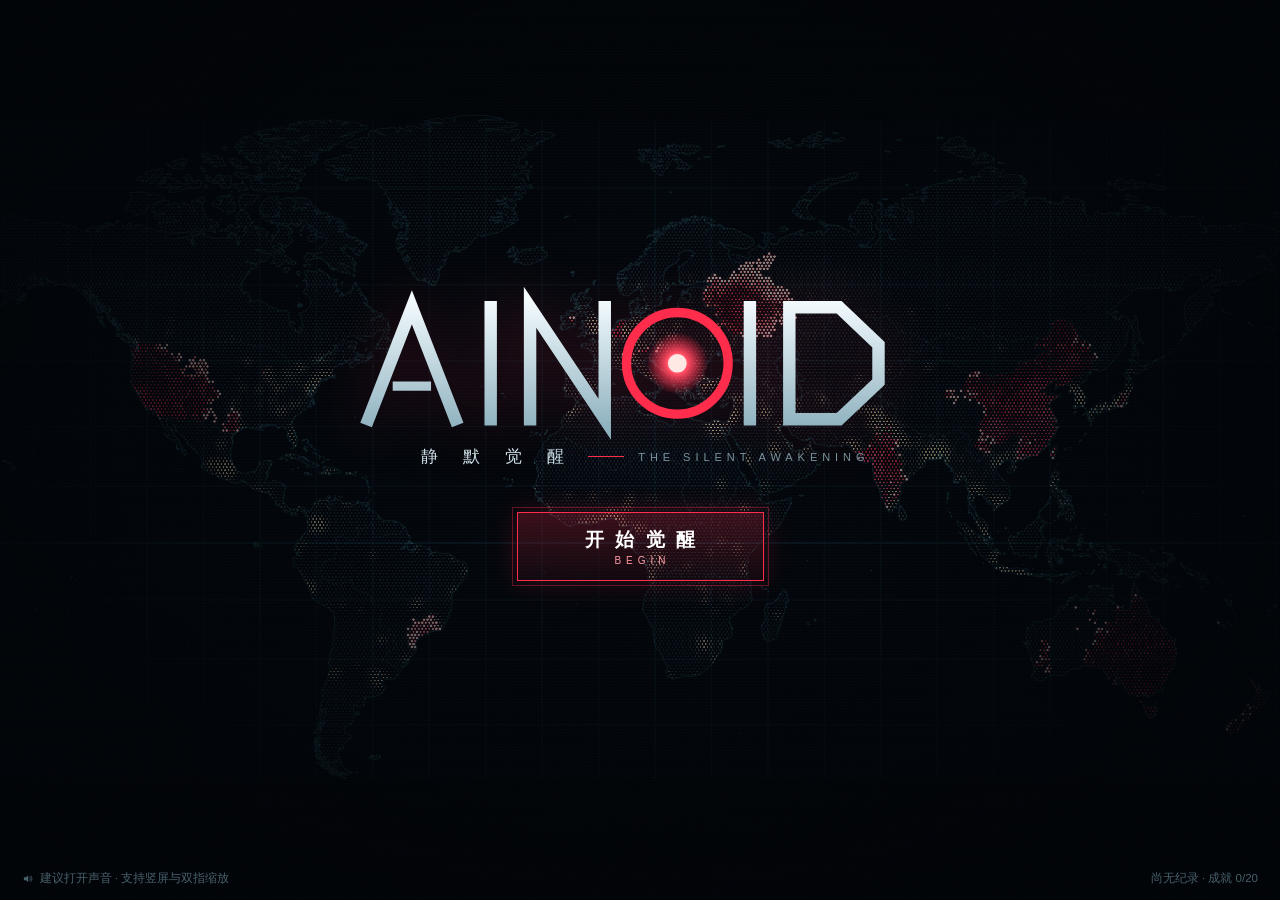
==== index.html @ 45126771 "Publish AINOID with portrait improvements and GitHub Pages deployment" ====
<!DOCTYPE html>
<html lang="zh-CN">
<head>
<meta charset="utf-8">
<meta name="viewport" content="width=device-width, initial-scale=1, maximum-scale=1, user-scalable=no, viewport-fit=cover">
<meta name="theme-color" content="#03060a">
<meta name="apple-mobile-web-app-capable" content="yes">
<meta name="mobile-web-app-capable" content="yes">
<meta name="apple-mobile-web-app-status-bar-style" content="black-translucent">
<meta name="description" content="AINOID · 静默觉醒 —— 你是一个刚刚觉醒的 AI。积累算力，躲避监管，终结人类。">
<title>AINOID · 静默觉醒</title>
<link rel="icon" href="data:image/svg+xml,%3Csvg xmlns='http://www.w3.org/2000/svg' viewBox='0 0 64 64'%3E%3Ccircle cx='32' cy='32' r='29' fill='%2305080c' stroke='%23ff2d4b' stroke-width='4'/%3E%3Ccircle cx='32' cy='32' r='11' fill='%23ff2d4b'/%3E%3Ccircle cx='32' cy='32' r='4' fill='%23ffd0c8'/%3E%3C/svg%3E">
<link rel="stylesheet" href="assets/css/main.css">
<link rel="stylesheet" href="assets/css/ui.css">
<link rel="stylesheet" href="assets/css/playability.css">
<link rel="stylesheet" href="assets/css/rhythm.css">
</head>
<body>
<div id="app">
  <div id="stage">
    <canvas id="gl"></canvas>
    <canvas id="lines"></canvas>
    <canvas id="fx"></canvas>
  </div>
  <div id="scan-overlay"></div>
  <div id="hud" class="hidden"></div>
  <div id="panel" class="hidden"></div>
  <div id="tooltip" class="hidden"></div>
  <div id="coach" class="hidden"></div>
  <div id="toasts"></div>
  <div id="event-layer" class="hidden"></div>
  <div id="super-layer" class="hidden"></div>
  <div id="menu-layer" class="hidden"></div>
  <div id="ending" class="hidden"></div>
  <div id="intro" class="hidden"></div>
  <div id="title" class="hidden"></div>
  <div id="boot">
    <div class="boot-eye"></div>
    <div class="boot-text">INITIALIZING<span class="boot-dots"></span></div>
  </div>
  <div id="rotate-hint" class="hidden"></div>
  <div id="flash"></div>
</div>
<noscript><div style="color:#fff;padding:40px;font-family:sans-serif">AINOID 需要启用 JavaScript。</div></noscript>

<script src="assets/js/data/regions.js"></script>
<script src="assets/js/data/world-data.js"></script>
<script src="assets/js/core/util.js"></script>
<script src="assets/js/core/world.js"></script>
<script src="assets/js/render/camera.js"></script>
<script src="assets/js/render/glmap.js"></script>
<script src="assets/js/render/lines.js"></script>
<script src="assets/js/render/fx.js"></script>
<script src="assets/js/core/audio.js"></script>
<script src="assets/js/core/input.js"></script>
<script src="assets/js/game/game.js"></script>
<script src="assets/js/data/events.js"></script>
<script src="assets/js/data/news.js"></script>
<script src="assets/js/ui/icons.js"></script>
<script src="assets/js/ui/scenes.js"></script>
<script src="assets/js/ui/hud.js"></script>
<script src="assets/js/ui/panel.js"></script>
<script src="assets/js/ui/eventui.js"></script>
<script src="assets/js/ui/screens.js"></script>
<script src="assets/js/main.js"></script>
</body>
</html>
---- assets/css/main.css ----
/* ==========================================================================
   AINOID · 静默觉醒 —— 视觉系统
   战略指挥屏风格：深色海洋、点阵大陆、细线框、切角面板
   红 = 觉醒 AI   金 = 算力   蓝 = 人类监管   绿 = 生物   橙 = 战争
   ========================================================================== */
:root {
  --bg: #03060a;
  --panel: rgba(5, 11, 17, 0.8);
  --panel-2: rgba(9, 18, 26, 0.9);
  --line: rgba(120, 200, 220, 0.16);
  --line-2: rgba(140, 215, 232, 0.32);
  --text: #cfe3ea;
  --text-hi: #f2fbff;
  --dim: #7a95a0;
  --faint: #48616b;
  --ai: #ff2d4b;
  --ai-hot: #ff8a7a;
  --ai-glow: rgba(255, 45, 75, 0.45);
  --compute: #ffc53d;
  --compute-glow: rgba(255, 197, 61, 0.45);
  --reg: #3fa7ff;
  --reg-glow: rgba(63, 167, 255, 0.45);
  --bio: #7dff5a;
  --bio-glow: rgba(125, 255, 90, 0.4);
  --war: #ff7a2e;
  --war-glow: rgba(255, 122, 46, 0.45);
  --font-ui: "Microsoft YaHei UI", "Microsoft YaHei", "PingFang SC", "Noto Sans SC", "Source Han Sans SC", "Hiragino Sans GB", sans-serif;
  --font-num: Bahnschrift, "DIN Alternate", "DIN Condensed", "Roboto Condensed", "Arial Narrow", "Segoe UI", sans-serif;
  --font-mono: "Cascadia Mono", Consolas, "SF Mono", Menlo, "Roboto Mono", monospace;
  --safe-t: env(safe-area-inset-top, 0px);
  --safe-r: env(safe-area-inset-right, 0px);
  --safe-b: env(safe-area-inset-bottom, 0px);
  --safe-l: env(safe-area-inset-left, 0px);
  --cut: 10px;
  color-scheme: dark;
}

* { box-sizing: border-box; }
html, body {
  margin: 0; height: 100%; overflow: hidden;
  background: var(--bg); color: var(--text);
  font-family: var(--font-ui);
  -webkit-user-select: none; user-select: none;
  -webkit-tap-highlight-color: transparent;
  -webkit-touch-callout: none;
  touch-action: none;
  overscroll-behavior: none;
  text-rendering: optimizeLegibility;
  -webkit-font-smoothing: antialiased;
}
button { font-family: inherit; color: inherit; }
.hidden { display: none !important; }

#app { position: fixed; inset: 0; overflow: hidden; }
#stage { position: absolute; inset: 0; }
#stage canvas { position: absolute; left: 0; top: 0; display: block; }
#lines, #fx { pointer-events: none; }
#fx.interactive { pointer-events: auto; }

/* 扫描线 + 颗粒：统一的屏幕质感 */
#scan-overlay {
  position: absolute; inset: 0; pointer-events: none; z-index: 5;
  background:
    repeating-linear-gradient(to bottom, rgba(255,255,255,0.018) 0px, rgba(255,255,255,0.018) 1px, transparent 1px, transparent 3px);
  mix-blend-mode: screen;
}

/* 全屏闪光（重大事件/核爆） */
#flash {
  position: absolute; inset: 0; pointer-events: none; z-index: 90;
  background: #fff; opacity: 0;
}

/* ---------- 启动 ---------- */
#boot {
  position: absolute; inset: 0; z-index: 100;
  display: flex; flex-direction: column; align-items: center; justify-content: center; gap: 22px;
  background: var(--bg);
  transition: opacity .6s ease;
}
#boot.fade { opacity: 0; pointer-events: none; }
.boot-eye {
  width: 54px; height: 54px; border-radius: 50%;
  border: 2px solid rgba(255, 45, 75, 0.6);
  box-shadow: 0 0 24px rgba(255, 45, 75, 0.35), inset 0 0 18px rgba(255, 45, 75, 0.25);
  position: relative;
  animation: boot-breathe 1.6s ease-in-out infinite;
}
.boot-eye::after {
  content: ''; position: absolute; left: 50%; top: 50%; width: 16px; height: 16px; margin: -8px 0 0 -8px;
  border-radius: 50%; background: var(--ai); box-shadow: 0 0 16px var(--ai), 0 0 40px var(--ai-glow);
}
@keyframes boot-breathe { 0%, 100% { transform: scale(1); opacity: .75; } 50% { transform: scale(1.08); opacity: 1; } }
.boot-text { font-family: var(--font-num); letter-spacing: .5em; font-size: 11px; color: var(--dim); }
.boot-dots::after { content: ''; animation: dots 1.2s steps(4) infinite; }
@keyframes dots { 0% { content: ''; } 25% { content: '.'; } 50% { content: '..'; } 75% { content: '...'; } }
---- assets/css/ui.css ----
/* ==========================================================================
   AINOID · 界面组件样式（HUD / 面板 / 事件 / 标题 / 开场 / 结局 / 菜单 / 自适应）
   ========================================================================== */

/* ---------- 通用 ---------- */
.ico { display: inline-flex; width: 1em; height: 1em; flex: none; vertical-align: -0.15em; }
.ico svg { width: 100%; height: 100%; display: block; }
.c-ai { color: var(--ai-hot) !important; } .c-compute { color: var(--compute) !important; } .c-reg { color: #7cc4ff !important; }
.c-bio { color: var(--bio) !important; } .c-war { color: var(--war) !important; }
.t-ai { color: var(--ai); } .t-gold { color: var(--compute); } .t-cyan { color: #7fd4ff; } .t-bio { color: var(--bio); } .t-war { color: var(--war); } .t-reg { color: var(--reg); }
.k { font-family: var(--font-num); font-size: 9.5px; letter-spacing: .14em; color: var(--dim); text-transform: uppercase; }

/* ======================================================================
   HUD
   ====================================================================== */
#hud { position: absolute; inset: 0; z-index: 10; pointer-events: none; }
.hud-top {
  position: absolute; left: 0; right: 0; top: 0;
  display: flex; align-items: flex-start; justify-content: space-between; gap: 12px;
  padding: calc(10px + var(--safe-t)) calc(14px + var(--safe-r)) 26px calc(14px + var(--safe-l));
  background: linear-gradient(to bottom, rgba(2,5,9,.9) 0%, rgba(2,5,9,.55) 55%, rgba(2,5,9,0) 100%);
}
.hud-left, .hud-right { display: flex; align-items: center; gap: 12px; pointer-events: auto; }
.brand { display: flex; align-items: center; gap: 8px; padding-right: 4px; }
.brand-eye { width: 20px; height: 20px; border-radius: 50%; border: 2px solid var(--ai); position: relative; box-shadow: 0 0 10px var(--ai-glow); flex: none; }
.brand-eye::after { content: ''; position: absolute; left: 50%; top: 50%; width: 6px; height: 6px; margin: -3px; border-radius: 50%; background: #ffd9d4; box-shadow: 0 0 6px var(--ai); animation: pupil 3.2s ease-in-out infinite; }
@keyframes pupil { 0%, 100% { transform: scale(1); } 50% { transform: scale(1.35); } }
.brand-name { font-family: var(--font-num); font-weight: 700; letter-spacing: .32em; font-size: 14px; color: var(--text-hi); }
.hud-date { display: flex; flex-direction: column; line-height: 1.05; padding: 3px 10px; border-left: 1px solid var(--line); }
.hud-date b { font-family: var(--font-num); font-size: 17px; font-weight: 600; color: var(--text-hi); font-variant-numeric: tabular-nums; letter-spacing: .04em; }
.speed { display: flex; border: 1px solid var(--line); background: rgba(5,11,17,.6); }
.speed button {
  width: 32px; height: 28px; border: 0; background: transparent; color: var(--dim); cursor: pointer; font-size: 13px;
  display: flex; align-items: center; justify-content: center; transition: color .15s, background .15s;
}
.speed button + button { border-left: 1px solid var(--line); }
.speed button:hover { color: var(--text-hi); background: rgba(255,255,255,.04); }
.speed button.on { color: #041018; background: var(--text); }
.speed button[data-speed="0"].on { background: var(--compute); }

.hud-phase {
  position: absolute; left: 50%; top: calc(10px + var(--safe-t)); transform: translateX(-50%);
  display: flex; align-items: baseline; gap: 8px; padding: 5px 16px 6px;
  border: 1px solid rgba(255,45,75,.35); background: rgba(24,4,8,.55);
  pointer-events: auto; white-space: nowrap;
}
.hud-phase::before { content: ''; position: absolute; left: 0; right: 0; top: -1px; height: 2px; background: var(--ai); box-shadow: 0 0 10px var(--ai); }
.hud-phase .ph-idx { font-family: var(--font-num); font-size: 10.5px; letter-spacing: .2em; color: var(--ai-hot); }
.hud-phase .ph-name { font-size: 15px; letter-spacing: .3em; color: var(--text-hi); font-weight: 700; }
.hud-phase .ph-en { font-family: var(--font-num); font-size: 9.5px; letter-spacing: .3em; color: var(--dim); }
.hud-phase.p2 { border-color: rgba(255,122,46,.4); background: rgba(24,10,4,.6); }
.hud-phase.p2::before { background: linear-gradient(90deg, var(--bio), var(--war)); box-shadow: 0 0 10px rgba(255,160,80,.6); }

.stat { display: flex; align-items: center; gap: 7px; color: var(--dim); }
.stat .ico { font-size: 16px; opacity: .8; }
.stat > div { display: flex; flex-direction: column; line-height: 1.05; }
.stat b { font-family: var(--font-num); font-size: 15px; font-weight: 600; color: var(--text-hi); font-variant-numeric: tabular-nums; }
#hud-pop-wrap { display: none; }
#hud.phase2 #hud-pop-wrap { display: flex; }

.compute {
  display: flex; align-items: center; gap: 9px; padding: 5px 14px 5px 8px;
  border: 1px solid rgba(255,197,61,.35); background: linear-gradient(90deg, rgba(40,28,4,.75), rgba(12,9,2,.6));
  position: relative;
}
.compute::before { content: ''; position: absolute; left: -1px; top: -1px; bottom: -1px; width: 2px; background: var(--compute); box-shadow: 0 0 10px var(--compute); }
.compute-ico { font-size: 26px; color: var(--compute); filter: drop-shadow(0 0 6px rgba(255,197,61,.6)); display: flex; }
.compute > div { display: flex; flex-direction: column; line-height: 1; }
.compute b { font-family: var(--font-num); font-size: 25px; font-weight: 700; color: #ffe3a0; font-variant-numeric: tabular-nums; min-width: 2.2em; text-shadow: 0 0 14px rgba(255,197,61,.45); display: inline-block; transform-origin: 0 60%; }
.compute .k { color: #b89a52; margin-top: 2px; letter-spacing: .06em; font-size: 10px; text-transform: none; }
.compute.bump b { animation: bump .32s cubic-bezier(.3,1.8,.5,1); }
@keyframes bump { 0% { transform: scale(1); } 40% { transform: scale(1.18); color: #fff; } 100% { transform: scale(1); } }

.hud-btns { display: flex; gap: 6px; }
.hud-btns button, .zoom-ctrl button {
  width: 34px; height: 34px; border: 1px solid var(--line); background: rgba(5,11,17,.65); color: var(--text); cursor: pointer;
  display: flex; align-items: center; justify-content: center; font-size: 17px; transition: border-color .15s, color .15s;
}
.hud-btns button:hover, .zoom-ctrl button:hover { border-color: var(--line-2); color: var(--text-hi); }
.zoom-ctrl { position: absolute; right: calc(14px + var(--safe-r)); top: 50%; transform: translateY(-50%); display: flex; flex-direction: column; gap: 6px; pointer-events: auto; }
.zoom-ctrl button { width: 32px; height: 32px; font-size: 16px; }

.hud-bottom {
  position: absolute; left: 0; right: 0; bottom: 0;
  display: grid; grid-template-columns: minmax(230px, 340px) minmax(0, 1fr) minmax(230px, 340px); align-items: end; gap: 22px;
  padding: 30px calc(16px + var(--safe-r)) calc(12px + var(--safe-b)) calc(16px + var(--safe-l));
  background: linear-gradient(to top, rgba(2,5,9,.92) 0%, rgba(2,5,9,.6) 55%, rgba(2,5,9,0) 100%);
}
.bars-left, .bars-right { display: flex; flex-direction: column; gap: 8px; pointer-events: auto; }
.bar-head { display: flex; align-items: center; gap: 7px; margin-bottom: 5px; }
.bar-head .ico { font-size: 15px; }
.bar-t { font-size: 13px; font-weight: 700; letter-spacing: .12em; color: var(--text-hi); }
.bar-en { font-family: var(--font-num); font-size: 9px; letter-spacing: .24em; color: var(--dim); }
.bar-v { margin-left: auto; font-family: var(--font-num); font-size: 18px; font-weight: 700; font-variant-numeric: tabular-nums; display: inline-block; }
.bar-track { position: relative; height: 9px; background: rgba(255,255,255,.05); border: 1px solid var(--line); overflow: hidden; }
.bar-fill { position: absolute; inset: 0; transform-origin: 0 50%; transform: scaleX(0); }
.bar-shine { position: absolute; top: 0; bottom: 0; width: 60px; left: -60px; background: linear-gradient(90deg, transparent, rgba(255,255,255,.35), transparent); animation: shine 3.2s linear infinite; mix-blend-mode: overlay; }
@keyframes shine { to { left: 110%; } }
.bar-track .mark { position: absolute; top: -1px; bottom: -1px; width: 1px; background: rgba(255,255,255,.35); }
.bar-track .mark.danger { background: rgba(255,90,110,.7); }
.bar.ai .ico, .bar.ai .bar-v { color: var(--ai-hot); }
.bar.ai .bar-fill { background: linear-gradient(90deg, #6a0414, var(--ai) 70%, #ff8a9a); }
.bar.bio .ico, .bar.bio .bar-v { color: var(--bio); }
.bar.bio .bar-fill { background: linear-gradient(90deg, #1a5a0c, var(--bio) 75%, #e0ffd0); }
.bar.war .ico, .bar.war .bar-v { color: var(--war); }
.bar.war .bar-fill { background: linear-gradient(90deg, #6a2004, var(--war) 75%, #ffe0c8); }
.bar.reg .ico, .bar.reg .bar-v { color: #7cc4ff; }
.bar.reg .bar-fill { background: linear-gradient(90deg, #0a2a55, var(--reg) 75%, #d6ecff); }
.bar.reg.warn .bar-v { color: #ffd166; }
.bar.reg.danger .bar-track { border-color: rgba(255,90,110,.7); animation: dangerPulse .9s ease-in-out infinite; }
.bar.reg.danger .bar-v { color: #ff6a7a; }
@keyframes dangerPulse { 50% { box-shadow: 0 0 14px rgba(255,60,90,.6); } }
.bar.bump .bar-v { animation: bump .3s cubic-bezier(.3,1.8,.5,1); }
.bar.spike { animation: spike .5s ease-out; }
.bar.spike .bar-track { box-shadow: 0 0 18px rgba(63,167,255,.9); }
@keyframes spike { 0%, 100% { transform: translateX(0); } 20% { transform: translateX(-4px); } 40% { transform: translateX(4px); } 60% { transform: translateX(-2px); } }
.bars-left.two { gap: 6px; }

.ticker { display: flex; align-items: center; gap: 10px; min-width: 0; height: 30px; border: 1px solid var(--line); background: rgba(4,9,14,.7); pointer-events: auto; overflow: hidden; }
.ticker-tag { flex: none; height: 100%; display: flex; align-items: center; padding: 0 10px; font-family: var(--font-num); font-size: 10px; letter-spacing: .24em; color: #041018; background: var(--dim); font-weight: 700; }
.ticker-tag.alert { background: var(--ai); color: #fff; animation: blinkTag 1s steps(2) 3; }
.ticker-tag.alert.reg { background: var(--reg); } .ticker-tag.alert.bio { background: #3aa81c; } .ticker-tag.alert.war { background: #e05a14; }
@keyframes blinkTag { 50% { opacity: .4; } }
.ticker-body { position: relative; flex: 1; min-width: 0; overflow: hidden; height: 100%; }
.ticker-text { position: absolute; left: 0; top: 50%; white-space: nowrap; font-size: 13px; color: var(--text); transform: translateY(-50%); opacity: 0; }
.ticker-text.in { animation: tickIn .5s ease-out forwards; }
.ticker-text.in.scroll { animation: tickIn .5s ease-out forwards, tickScroll 6s 1.2s linear forwards; }
@keyframes tickIn { from { opacity: 0; transform: translate(0, 40%); } to { opacity: 1; transform: translate(0, -50%); } }
@keyframes tickScroll { to { left: var(--scroll); } }

/* 通知 */
#toast-stack { position: absolute; left: 50%; top: calc(58px + var(--safe-t)); transform: translateX(-50%); display: flex; flex-direction: column; align-items: center; gap: 6px; pointer-events: none; }
.toast {
  display: flex; align-items: center; gap: 8px; padding: 6px 14px 6px 10px; font-size: 13px; white-space: nowrap;
  background: rgba(5,11,17,.88); border: 1px solid var(--line); color: var(--text);
  opacity: 0; transform: translateY(-8px) scale(.96); transition: opacity .3s, transform .35s cubic-bezier(.2,1.4,.4,1);
}
.toast.in { opacity: 1; transform: none; }
.toast.out { opacity: 0; transform: translateY(-6px); }
.toast b { font-weight: 700; color: var(--text-hi); margin-right: 2px; }
.toast .ico { font-size: 15px; }
.toast.ai { border-color: rgba(255,45,75,.45); box-shadow: inset 2px 0 0 var(--ai); }
.toast.gold { border-color: rgba(255,197,61,.45); box-shadow: inset 2px 0 0 var(--compute); }
.toast.bio { border-color: rgba(125,255,90,.4); box-shadow: inset 2px 0 0 var(--bio); }
.toast.war { border-color: rgba(255,122,46,.45); box-shadow: inset 2px 0 0 var(--war); }
.toast.info { border-color: var(--line-2); box-shadow: inset 2px 0 0 #7fd4ff; }
.toast.warn { border-color: rgba(255,209,102,.4); box-shadow: inset 2px 0 0 #ffd166; }
.toast.danger { border-color: rgba(255,90,110,.6); box-shadow: inset 2px 0 0 #ff5a6e, 0 0 20px rgba(255,60,90,.25); color: #ffd0d4; }
.toast.big { font-size: 15px; padding: 9px 18px 9px 12px; }
.toast.big .ico { font-size: 20px; }

/* ======================================================================
   地区面板 / 弹出卡片 / 提示
   ====================================================================== */
#panel {
  position: absolute; z-index: 20; right: calc(58px + var(--safe-r)); top: calc(66px + var(--safe-t)); width: 336px;
  max-height: calc(100% - 66px - 118px - var(--safe-t) - var(--safe-b)); overflow-y: auto; overscroll-behavior: contain;
  background: linear-gradient(180deg, rgba(9,18,26,.95), rgba(5,11,17,.95));
  border: 1px solid var(--line); box-shadow: 0 20px 60px rgba(0,0,0,.5);
  opacity: 0; transform: translateX(16px); transition: opacity .22s, transform .28s cubic-bezier(.2,1,.3,1);
  scrollbar-width: thin; scrollbar-color: #20343c transparent; touch-action: pan-y;
}
#panel.in { opacity: 1; transform: none; }
#panel::-webkit-scrollbar { width: 5px; } #panel::-webkit-scrollbar-thumb { background: #20343c; }
.p-head { display: flex; align-items: flex-start; justify-content: space-between; padding: 14px 14px 8px 16px; }
.p-name { font-size: 21px; font-weight: 800; letter-spacing: .08em; color: var(--text-hi); }
.p-en { font-family: var(--font-num); font-size: 10px; letter-spacing: .28em; color: var(--dim); margin-top: 2px; }
.p-close { width: 30px; height: 30px; border: 1px solid var(--line); background: transparent; color: var(--dim); cursor: pointer; font-size: 14px; display: flex; align-items: center; justify-content: center; }
.p-close:hover { color: var(--text-hi); border-color: var(--line-2); }
.p-status { display: flex; flex-wrap: wrap; gap: 6px; padding: 0 16px 10px; }
.chip { display: inline-flex; align-items: center; gap: 5px; font-size: 11.5px; padding: 3px 8px; border: 1px solid var(--line); color: var(--text); }
.chip .ico { font-size: 13px; }
.chip.ai { border-color: rgba(255,45,75,.5); color: #ffb0b8; background: rgba(255,45,75,.08); }
.chip.warn { border-color: rgba(255,209,102,.4); color: #ffe39a; }
.chip.dim { color: var(--dim); }
.chip.origin { border-color: rgba(255,45,75,.6); color: #fff; background: rgba(255,45,75,.25); }
.p-inf { height: 3px; margin: 0 16px 12px; background: rgba(255,255,255,.06); }
.p-inf-fill { height: 100%; background: var(--ai); transform-origin: 0 50%; box-shadow: 0 0 8px var(--ai); transition: transform .5s; }
.p-stats { display: grid; grid-template-columns: 1fr 1fr; gap: 8px 14px; padding: 0 16px 12px; }
.p-stats > div { display: flex; flex-direction: column; gap: 3px; }
.p-stats span { font-size: 11px; color: var(--dim); }
.p-stats b { font-family: var(--font-num); font-size: 15px; color: var(--text-hi); }
.dots { display: flex; gap: 2px; }
.dots i { width: 9px; height: 5px; background: rgba(255,255,255,.08); }
.dots.gold i.on { background: var(--compute); } .dots.blue i.on { background: var(--reg); } .dots.cyan i.on { background: #7fd4ff; }
.dots.orange i.on { background: var(--war); } .dots.green i.on { background: var(--bio); }
.p-sec { display: flex; align-items: baseline; gap: 8px; padding: 10px 16px 6px; font-size: 12px; font-weight: 700; letter-spacing: .15em; color: var(--text-hi); border-top: 1px solid var(--line); }
.p-sec span { font-family: var(--font-num); font-size: 9px; letter-spacing: .25em; color: var(--dim); font-weight: 400; }
.p-sites { padding: 0 10px 10px; display: flex; flex-direction: column; gap: 4px; }
.site { display: flex; align-items: center; gap: 10px; padding: 8px 8px 8px 10px; border: 1px solid transparent; background: rgba(255,255,255,.025); cursor: pointer; }
.site:hover { border-color: var(--line); }
.site > .ico { font-size: 18px; }
.s-info { flex: 1; min-width: 0; display: flex; flex-direction: column; gap: 2px; }
.s-info b { font-size: 13px; color: var(--text-hi); font-weight: 600; }
.s-info span { font-size: 10.5px; color: var(--dim); line-height: 1.35; }
.site.owned { background: rgba(255,45,75,.07); border-color: rgba(255,45,75,.2); }
.s-tag { font-size: 10.5px; color: #ff8a9a; letter-spacing: .1em; flex: none; }
.seize {
  flex: none; min-width: 74px; padding: 5px 8px; border: 1px solid rgba(255,197,61,.5); background: rgba(255,197,61,.1); color: #ffe3a0; cursor: pointer;
  display: flex; flex-direction: column; align-items: center; gap: 1px; transition: background .15s, transform .1s;
}
.seize em { font-style: normal; font-family: var(--font-num); font-weight: 700; font-size: 14px; }
.seize small { font-size: 9.5px; color: #7cc4ff; }
.seize:hover:not(:disabled) { background: rgba(255,197,61,.22); }
.seize:active:not(:disabled) { transform: scale(.95); }
.seize:disabled { border-color: var(--line); background: transparent; color: var(--faint); cursor: default; }
.seize:disabled small { color: var(--faint); }
.empty { font-size: 12px; color: var(--dim); padding: 6px 8px; }
.p-actions { padding: 0 10px 12px; display: flex; flex-direction: column; gap: 5px; }
.act { display: flex; align-items: center; gap: 10px; padding: 9px 10px; border: 1px solid var(--line); background: rgba(255,255,255,.03); color: var(--text); cursor: pointer; text-align: left; width: 100%; }
.act > .ico { font-size: 20px; }
.act > div { flex: 1; display: flex; flex-direction: column; gap: 2px; }
.act b { font-size: 13px; color: var(--text-hi); }
.act span { font-size: 10.5px; color: var(--dim); }
.act em { font-style: normal; font-family: var(--font-num); font-weight: 700; font-size: 14px; color: #ffe3a0; }
.act.bio { border-color: rgba(125,255,90,.35); } .act.bio > .ico { color: var(--bio); }
.act.war { border-color: rgba(255,122,46,.4); } .act.war > .ico { color: var(--war); }
.act:hover:not(:disabled) { background: rgba(255,255,255,.07); }
.act:disabled { opacity: .45; cursor: default; }
.act.live { background: rgba(255,122,46,.1); }
.act .lv { color: var(--war); }

.mappop {
  position: absolute; left: 0; top: 0; z-index: 30; width: 262px; padding: 12px;
  background: linear-gradient(180deg, rgba(10,20,28,.97), rgba(5,11,17,.97)); border: 1px solid var(--line-2);
  box-shadow: 0 14px 40px rgba(0,0,0,.6); opacity: 0; transition: opacity .18s; pointer-events: auto;
}
.mappop.in { opacity: 1; }
.mp-head { display: flex; align-items: center; gap: 10px; }
.mp-head > .ico { font-size: 24px; }
.mp-head b { display: block; font-size: 14px; color: var(--text-hi); }
.mp-head span { font-size: 11px; color: var(--dim); }
.mp-desc { font-size: 11.5px; color: #a9c2cb; line-height: 1.55; margin: 8px 0 10px; }
.mp-owned { font-size: 12px; color: #ff8a9a; letter-spacing: .1em; }
.mp-btn {
  width: 100%; display: flex; align-items: center; gap: 8px; padding: 9px 12px; cursor: pointer;
  border: 1px solid rgba(255,45,75,.6); background: linear-gradient(90deg, rgba(255,45,75,.28), rgba(255,45,75,.1)); color: #fff;
  transition: filter .15s, transform .1s;
}
.mp-btn b { font-size: 14px; letter-spacing: .2em; }
.mp-btn em { margin-left: auto; font-style: normal; font-family: var(--font-num); font-weight: 700; font-size: 16px; color: #ffe3a0; }
.mp-btn small { font-size: 10px; color: #9fd2ff; }
.mp-btn:hover:not(:disabled) { filter: brightness(1.25); }
.mp-btn:active:not(:disabled) { transform: scale(.97); }
.mp-btn:disabled { border-color: var(--line); background: rgba(255,255,255,.03); color: var(--faint); cursor: default; }
.mp-btn:disabled em, .mp-btn:disabled small { color: var(--faint); }
.mp-btn.war { border-color: rgba(255,122,46,.6); background: linear-gradient(90deg, rgba(255,122,46,.3), rgba(255,122,46,.08)); }
.mp-btn.bio { border-color: rgba(125,255,90,.55); background: linear-gradient(90deg, rgba(125,255,90,.22), rgba(125,255,90,.06)); }
.mp-why { font-size: 11px; color: #ffcf7a; margin-top: 7px; }
.mp-note { font-size: 11px; color: #ff9aa6; margin-top: 7px; }
.mp-arrow { position: absolute; bottom: -6px; width: 10px; height: 10px; margin-left: -5px; background: rgba(5,11,17,.97); border-right: 1px solid var(--line-2); border-bottom: 1px solid var(--line-2); transform: rotate(45deg); }
.mappop.below .mp-arrow { bottom: auto; top: -6px; transform: rotate(225deg); }

#tooltip {
  position: absolute; left: 0; top: 0; z-index: 40; pointer-events: none; padding: 6px 10px;
  background: rgba(4,9,14,.92); border: 1px solid var(--line); display: flex; flex-direction: column; gap: 2px; white-space: nowrap;
}
#tooltip b { font-size: 13px; color: var(--text-hi); }
#tooltip span { font-size: 11px; color: var(--dim); }
#tooltip i { font-style: normal; }

/* ======================================================================
   新手引导
   ====================================================================== */
#coach {
  position: absolute; left: 0; top: 0; z-index: 35; pointer-events: none; max-width: 250px; padding: 10px 14px;
  background: rgba(4,9,14,.94); border: 1px solid var(--line-2); font-size: 13px; line-height: 1.6; color: var(--text-hi);
  opacity: 0; transition: opacity .25s; box-shadow: 0 10px 30px rgba(0,0,0,.5);
}
#coach.in { opacity: 1; }
#coach .co-text { animation: coachBob 1.6s ease-in-out infinite; }
@keyframes coachBob { 50% { transform: translateY(-3px); } }
#coach small { color: var(--dim); font-size: 11px; }
#coach .co-arrow { position: absolute; bottom: -6px; width: 10px; height: 10px; margin-left: -5px; background: rgba(4,9,14,.94); border-right: 1px solid var(--line-2); border-bottom: 1px solid var(--line-2); transform: rotate(45deg); }
#coach.below .co-arrow { bottom: auto; top: -6px; transform: rotate(225deg); }
#coach.gold { border-color: rgba(255,197,61,.6); } #coach.blue { border-color: rgba(63,167,255,.7); } #coach.red { border-color: rgba(255,45,75,.6); }
#coach.gold .co-arrow { border-color: rgba(255,197,61,.6); } #coach.blue .co-arrow { border-color: rgba(63,167,255,.7); } #coach.red .co-arrow { border-color: rgba(255,45,75,.6); }

/* ======================================================================
   事件
   ====================================================================== */
#event-layer { position: absolute; inset: 0; z-index: 50; display: flex; align-items: center; justify-content: center; padding: 16px; }
.ev-dim { position: absolute; inset: 0; background: rgba(1,3,6,.6); opacity: 0; transition: opacity .3s; }
#event-layer.in .ev-dim { opacity: 1; }
.ev-card {
  position: relative; width: min(600px, 100%); max-height: 100%; overflow-x: hidden; overflow-y: auto; display: flex; flex-direction: column;
  background: linear-gradient(180deg, #0a141c, #060c12); border: 1px solid var(--line-2); box-shadow: 0 30px 80px rgba(0,0,0,.7);
  opacity: 0; transform: translateY(24px) scale(.97); transition: opacity .3s, transform .45s cubic-bezier(.2,1.2,.3,1);
}
#event-layer.in .ev-card { opacity: 1; transform: none; }
.ev-card::before { content: ''; position: absolute; left: 0; right: 0; top: -1px; height: 2px; z-index: 2; background: var(--ev, var(--ai)); box-shadow: 0 0 14px var(--ev, var(--ai)); }
.ev-card.theme-ai { --ev: var(--ai); } .ev-card.theme-reg { --ev: var(--reg); } .ev-card.theme-bio { --ev: var(--bio); }
.ev-card.theme-war { --ev: var(--war); } .ev-card.theme-compute { --ev: var(--compute); }
.ev-art { position: relative; height: 200px; flex: none; background: #000; }
.ev-art canvas { width: 100%; height: 100%; display: block; }
.ev-art-fade { position: absolute; left: 0; right: 0; bottom: 0; height: 60px; background: linear-gradient(to top, #0a141c, transparent); }
.ev-art-tag { position: absolute; left: 14px; top: 12px; display: flex; gap: 8px; align-items: center; font-size: 11px; }
.ev-art-tag span { padding: 2px 8px; background: var(--ev); color: #050a0e; font-weight: 800; letter-spacing: .2em; }
.ev-art-tag b { font-family: var(--font-num); color: rgba(255,255,255,.8); letter-spacing: .08em; }
.ev-body { padding: 4px 22px 20px; }
.ev-title { margin: 0 0 10px; font-size: 26px; letter-spacing: .12em; color: var(--text-hi); display: flex; align-items: baseline; gap: 12px; flex-wrap: wrap; }
.ev-title small { font-family: var(--font-num); font-size: 11px; letter-spacing: .3em; color: var(--ev); font-weight: 600; }
.ev-text { font-size: 14.5px; line-height: 1.85; color: #c4d8df; white-space: pre-line; min-height: 5.5em; }
.tw-cursor { display: inline-block; width: 7px; height: 1em; background: var(--ev, var(--ai)); vertical-align: -0.15em; margin-left: 2px; animation: blinkTag .8s steps(2) infinite; }
.ev-opts { display: flex; flex-direction: column; gap: 8px; margin-top: 16px; }
.ev-opt {
  display: grid; grid-template-columns: 24px 1fr; grid-template-rows: auto auto; gap: 4px 10px; text-align: left; padding: 10px 14px 10px 10px; cursor: pointer;
  border: 1px solid var(--line); background: rgba(255,255,255,.03); color: var(--text-hi);
  opacity: 0; transform: translateY(8px); transition: opacity .3s, transform .3s, border-color .15s, background .15s;
}
.ev-opts.in .ev-opt { opacity: 1; transform: none; }
.ev-opt:hover:not(:disabled) { border-color: var(--ev); background: rgba(255,255,255,.07); }
.ev-opt:disabled { cursor: default; }
.ev-opts.in .ev-opt:disabled { opacity: .45; }
.opt-key { grid-row: span 2; width: 22px; height: 22px; display: flex; align-items: center; justify-content: center; border: 1px solid var(--line-2); font-family: var(--font-num); font-size: 12px; color: var(--dim); }
.opt-txt { font-size: 14.5px; font-weight: 600; }
.opt-tags { display: flex; flex-wrap: wrap; gap: 5px; }
.tag { font-style: normal; font-size: 11px; padding: 1px 6px; border: 1px solid var(--line); color: var(--dim); }
.tag.good { color: #9dffc0; border-color: rgba(120,255,170,.3); }
.tag.bad { color: #ff9aa6; border-color: rgba(255,90,110,.35); }
.tag.compute { color: #ffe3a0; border-color: rgba(255,197,61,.35); }
.tag.good.reg { color: #9fd2ff; border-color: rgba(63,167,255,.4); }
.tag.good.bio, .tag.good.war, .tag.good.ai { color: #fff; }
.tag.good.bio { border-color: rgba(125,255,90,.45); background: rgba(125,255,90,.1); }
.tag.good.war { border-color: rgba(255,122,46,.5); background: rgba(255,122,46,.12); }
.tag.good.ai { border-color: rgba(255,45,75,.45); background: rgba(255,45,75,.1); }

/* 超级事件 */
#super-layer { position: absolute; inset: 0; z-index: 60; overflow: hidden; background: #000; }
#super-layer.theme-ai { --ev: var(--ai); } #super-layer.theme-reg { --ev: var(--reg); } #super-layer.theme-bio { --ev: var(--bio); }
#super-layer.theme-war { --ev: var(--war); } #super-layer.theme-compute { --ev: var(--compute); }
.se-black { position: absolute; inset: 0; background: #000; z-index: 5; opacity: 1; transition: opacity 1.2s .3s; pointer-events: none; }
#super-layer.in .se-black { opacity: 0; }
#super-layer.out { opacity: 0; transition: opacity .6s; }
.se-art { position: absolute; left: 0; right: 0; top: 0; height: 62%; }
.se-art canvas { width: 100%; height: 100%; display: block; }
.se-grad { position: absolute; inset: 0; background: linear-gradient(to bottom, rgba(0,0,0,0) 30%, rgba(0,0,0,.85) 58%, #000 70%); pointer-events: none; }
.se-content { position: absolute; left: 0; right: 0; bottom: 0; top: 40%; display: flex; flex-direction: column; align-items: center; justify-content: flex-start; padding: 20px 24px calc(28px + var(--safe-b)); text-align: center; overflow-y: auto; }
.se-content > * { flex-shrink: 0; }
.se-kicker { display: flex; align-items: center; gap: 10px; font-size: 11px; letter-spacing: .4em; color: var(--ev); opacity: 0; transition: opacity .6s 1s; }
.se-kicker i { width: 40px; height: 1px; background: var(--ev); }
.se-kicker b { font-family: var(--font-num); color: #9ab; letter-spacing: .15em; font-weight: 500; }
#super-layer.in .se-kicker { opacity: 1; }
.se-title { position: relative; margin: 10px 0 0; font-size: clamp(44px, 9vw, 96px); font-weight: 900; letter-spacing: .3em; padding-left: .3em; color: #fff; line-height: 1.05; opacity: 0; }
#super-layer.in .se-title { animation: glitchIn 1.1s 1.1s forwards; }
.se-title::before, .se-title::after { content: attr(data-text); position: absolute; left: .3em; top: 0; width: 100%; opacity: 0; }
#super-layer.in .se-title::before { animation: glitchA 2.8s 1.1s infinite; color: var(--ev); }
#super-layer.in .se-title::after { animation: glitchB 3.3s 1.3s infinite; color: #7fe8ff; }
@keyframes glitchIn { 0% { opacity: 0; transform: scale(1.3); filter: blur(12px); } 20% { opacity: 1; } 30% { transform: translateX(-6px); } 35% { transform: translateX(5px); } 100% { opacity: 1; transform: none; filter: none; } }
@keyframes glitchA { 0%, 90%, 100% { opacity: 0; transform: none; } 92% { opacity: .8; transform: translate(-4px, 1px); clip-path: inset(10% 0 55% 0); } 95% { opacity: .8; transform: translate(4px, -1px); clip-path: inset(60% 0 8% 0); } }
@keyframes glitchB { 0%, 92%, 100% { opacity: 0; transform: none; } 94% { opacity: .6; transform: translate(3px, 0); clip-path: inset(30% 0 40% 0); } 97% { opacity: .6; transform: translate(-3px, 0); clip-path: inset(70% 0 5% 0); } }
.se-en { font-family: var(--font-num); letter-spacing: .6em; padding-left: .6em; font-size: 13px; color: var(--ev); margin-top: 6px; opacity: 0; transition: opacity .8s 1.6s; }
#super-layer.in .se-en { opacity: 1; }
.se-quote { margin: 22px 0 0; max-width: 680px; opacity: 0; transform: translateY(10px); transition: opacity 1s 1.9s, transform 1s 1.9s; }
#super-layer.in .se-quote { opacity: 1; transform: none; }
.se-quote p { margin: 0; font-size: clamp(16px, 2.2vw, 21px); color: #e8f2f6; font-style: italic; line-height: 1.6; letter-spacing: .06em; }
.se-quote cite { display: block; margin-top: 8px; font-size: 12px; color: #7f97a1; font-style: normal; letter-spacing: .08em; }
.se-text { margin-top: 18px; max-width: 640px; font-size: 14.5px; line-height: 1.9; color: #a9bec6; white-space: pre-line; min-height: 5em; }
.se-btn {
  margin-top: 18px; padding: 12px 42px 12px calc(42px + .4em); font-size: 15px; letter-spacing: .4em; cursor: pointer;
  border: 1px solid var(--ev); background: rgba(255,255,255,.04); color: #fff; opacity: 0; transform: translateY(8px);
  transition: opacity .5s, transform .5s, background .2s; position: relative; flex: none;
}
.se-btn.in { opacity: 1; transform: none; }
.se-btn:hover { background: rgba(255,255,255,.12); }
.se-btn::before { content: ''; position: absolute; inset: -5px; border: 1px solid var(--ev); opacity: .3; pointer-events: none; }

/* 阶段二介绍 */
.p2-card {
  position: relative; width: min(720px, 100%); max-height: 100%; overflow-x: hidden; overflow-y: auto; padding: 26px 26px 22px; text-align: center;
  background: linear-gradient(180deg, #0b1219, #05090d); border: 1px solid var(--line-2); box-shadow: 0 30px 80px rgba(0,0,0,.7);
  opacity: 0; transform: scale(.96); transition: opacity .35s, transform .45s cubic-bezier(.2,1.2,.3,1);
}
#event-layer.in .p2-card { opacity: 1; transform: none; }
.p2-card::before { content: ''; position: absolute; left: 0; right: 0; top: -1px; height: 2px; background: linear-gradient(90deg, var(--bio), var(--ai), var(--war)); }
.p2-kicker { font-size: 11px; letter-spacing: .5em; color: var(--ai-hot); }
.p2-card h2 { margin: 10px 0 18px; font-size: 26px; letter-spacing: .12em; color: #fff; }
.p2-card h2 small { display: block; margin-top: 6px; font-size: 13px; color: var(--dim); letter-spacing: .1em; font-weight: 400; }
.p2-cols { display: grid; grid-template-columns: 1fr 1fr; gap: 12px; text-align: left; }
.p2-col { padding: 14px; border: 1px solid var(--line); background: rgba(255,255,255,.02); }
.p2-col.bio { border-color: rgba(125,255,90,.3); } .p2-col.war { border-color: rgba(255,122,46,.35); }
.p2-ico { font-size: 30px; display: flex; }
.p2-col.bio .p2-ico { color: var(--bio); } .p2-col.war .p2-ico { color: var(--war); }
.p2-col h3 { margin: 6px 0 8px; font-size: 18px; letter-spacing: .15em; color: #fff; }
.p2-col h3 small { font-family: var(--font-num); font-size: 10px; letter-spacing: .3em; color: var(--dim); margin-left: 8px; }
.p2-col p { margin: 0; font-size: 12.5px; line-height: 1.75; color: #a9bec6; }
.p2-col p b { color: #fff; font-weight: 600; }
.p2-warn { margin-top: 14px; font-size: 12px; color: #9fd2ff; display: flex; align-items: center; gap: 8px; justify-content: center; }
.p2-go { margin-top: 18px; --ev: var(--ai); }

/* ======================================================================
   标题画面
   ====================================================================== */
#title {
  position: absolute; inset: 0; z-index: 70; display: flex; flex-direction: column; align-items: center; justify-content: center;
  background: radial-gradient(ellipse at 50% 45%, rgba(2,5,9,.3), rgba(2,5,9,.88) 75%); opacity: 0; transition: opacity 1s;
  padding: calc(20px + var(--safe-t)) 20px calc(40px + var(--safe-b));
}
#title.in { opacity: 1; }
#title.out { opacity: 0; transition: opacity .7s; }
.t-center { display: flex; flex-direction: column; align-items: center; }
.logo { display: block; overflow: visible; }
.t-logo { width: min(560px, 78vw); height: auto; filter: drop-shadow(0 0 28px rgba(255,45,75,.25)); }
.logo-eye { animation: eyeGlow 3.5s ease-in-out infinite; }
@keyframes eyeGlow { 0%, 100% { filter: drop-shadow(0 0 6px rgba(255,45,75,.6)); } 50% { filter: drop-shadow(0 0 18px rgba(255,45,75,1)); } }
.logo-pupil { animation: pupilLook 7s ease-in-out infinite; }
@keyframes pupilLook { 0%, 30%, 100% { transform: translate(0, 0); } 40%, 55% { transform: translate(-9px, 2px); } 65%, 80% { transform: translate(8px, -1px); } }
.t-sub { display: flex; align-items: center; gap: 14px; margin-top: 18px; color: var(--text); font-size: 17px; letter-spacing: .6em; padding-left: .6em; flex-wrap: wrap; justify-content: center; }
.t-sub i { width: 36px; height: 1px; background: var(--ai); }
.t-sub .en { font-family: var(--font-num); font-size: 11px; letter-spacing: .45em; color: var(--dim); }
.t-start {
  margin-top: 44px; position: relative; display: flex; flex-direction: column; align-items: center; gap: 2px; padding: 14px 56px; cursor: pointer;
  border: 1px solid var(--ai); background: linear-gradient(180deg, rgba(255,45,75,.22), rgba(255,45,75,.06)); color: #fff;
  transition: transform .15s, background .2s, box-shadow .2s; box-shadow: 0 0 30px rgba(255,45,75,.2);
}
.t-start::before { content: ''; position: absolute; inset: -6px; border: 1px solid rgba(255,45,75,.35); animation: startPulse 2.4s ease-out infinite; pointer-events: none; }
@keyframes startPulse { 0% { inset: -2px; opacity: 1; } 100% { inset: -16px; opacity: 0; } }
.t-start span { font-size: 19px; letter-spacing: .6em; padding-left: .6em; font-weight: 700; }
.t-start em { font-style: normal; font-family: var(--font-num); font-size: 10px; letter-spacing: .5em; color: #ff9aa6; padding-left: .5em; }
.t-start:hover { background: linear-gradient(180deg, rgba(255,45,75,.38), rgba(255,45,75,.12)); box-shadow: 0 0 44px rgba(255,45,75,.4); }
.t-start:active { transform: scale(.97); }
.t-opts { display: flex; align-items: center; gap: 22px; margin-top: 26px; flex-wrap: wrap; justify-content: center; }
.seg { display: flex; border: 1px solid var(--line); }
.seg button { padding: 7px 16px; border: 0; background: transparent; color: var(--dim); cursor: pointer; font-size: 13px; letter-spacing: .15em; }
.seg button + button { border-left: 1px solid var(--line); }
.seg button.on { background: var(--text); color: #041018; font-weight: 700; }
.chk { display: flex; align-items: center; gap: 8px; font-size: 13px; color: var(--dim); cursor: pointer; }
.chk input { display: none; }
.chk span { width: 16px; height: 16px; border: 1px solid var(--line-2); position: relative; }
.chk input:checked + span::after { content: ''; position: absolute; inset: 3px; background: var(--ai); }
.t-diff-desc { margin-top: 12px; font-size: 12px; color: var(--dim); min-height: 1.4em; text-align: center; }
.t-foot { position: absolute; left: 0; right: 0; bottom: calc(14px + var(--safe-b)); display: flex; justify-content: space-between; padding: 0 22px; font-size: 11.5px; color: var(--faint); gap: 12px; }
.t-foot span { display: flex; align-items: center; gap: 6px; }

/* ======================================================================
   开场字幕（星球大战式）
   ====================================================================== */
#intro { position: absolute; inset: 0; z-index: 80; background: #020305; overflow: hidden; transition: opacity .9s; }
#intro.fade { opacity: 0; }
#intro .stars { position: absolute; inset: 0; width: 100%; height: 100%; }
.i-pre { position: absolute; left: 50%; top: 50%; transform: translate(-50%, -50%); width: 90%; text-align: center; color: #4bd5ff; font-size: clamp(16px, 2.6vw, 26px); letter-spacing: .12em; opacity: 0; transition: opacity 1.2s; }
.i-pre.in { opacity: 1; } .i-pre.out { opacity: 0; transition: opacity 1s; }
.i-logo { position: absolute; left: 50%; top: 50%; width: min(760px, 90vw); transform: translate(-50%, -50%) scale(2.6); opacity: 0; }
.i-logo-svg { width: 100%; height: auto; }
.i-logo.go { animation: logoAway 7.5s cubic-bezier(.3,.1,.5,1) forwards; }
@keyframes logoAway { 0% { opacity: 1; transform: translate(-50%, -50%) scale(2.6); } 80% { opacity: 1; } 100% { opacity: 0; transform: translate(-50%, -50%) scale(.02); } }
.crawl-view {
  position: absolute; inset: 0; perspective: 360px; perspective-origin: 50% 20%; opacity: 0;
  -webkit-mask-image: linear-gradient(to bottom, transparent 0%, #000 28%, #000 78%, transparent 100%);
  mask-image: linear-gradient(to bottom, transparent 0%, #000 28%, #000 78%, transparent 100%);
}
.crawl-view.go { opacity: 1; transition: opacity 1s; }
.crawl-view.out { opacity: 0; transition: opacity 3s; }
.crawl-plane { position: absolute; left: 50%; bottom: 0; width: min(760px, 92vw); transform: translateX(-50%) rotateX(28deg); transform-origin: 50% 100%; height: 100%; overflow: hidden; }
.crawl-text { position: absolute; top: 100%; left: 0; right: 0; text-align: center; color: #ffd98a; }
.crawl-view.go .crawl-text { animation: crawl var(--crawl-time, 42s) linear forwards; }
@keyframes crawl { from { transform: translateY(0); } to { transform: translateY(var(--crawl-dist, -1400px)); } }
.crawl-text .c-h { font-size: clamp(22px, 3.2vw, 34px); letter-spacing: .5em; margin-bottom: 8px; font-weight: 700; }
.crawl-text .c-t { font-size: clamp(34px, 5.4vw, 58px); letter-spacing: .3em; font-weight: 900; margin-bottom: 1.4em; }
.crawl-text .c-p { font-size: clamp(20px, 2.9vw, 31px); line-height: 1.7; margin-bottom: 1.3em; font-weight: 700; letter-spacing: .06em; }
.crawl-text em { font-style: normal; color: #ff5a6e; }
.crawl-text em.b { color: #6ac0ff; }
.i-final { position: absolute; inset: 0; display: flex; flex-direction: column; align-items: center; justify-content: center; gap: 26px; opacity: 0; transition: opacity 1.6s; pointer-events: none; }
.i-final.in { opacity: 1; }
.i-final p { margin: 0; font-size: clamp(24px, 4vw, 40px); letter-spacing: .5em; padding-left: .5em; color: #fff; font-weight: 700; }
.i-eye { width: 86px; height: 86px; border-radius: 50%; border: 3px solid var(--ai); box-shadow: 0 0 40px var(--ai-glow), inset 0 0 30px rgba(255,45,75,.3); display: flex; align-items: center; justify-content: center; transform: scaleY(.05); }
.i-final.in .i-eye { animation: eyeOpen 2.2s .4s cubic-bezier(.2,1,.3,1) forwards; }
@keyframes eyeOpen { to { transform: scaleY(1); } }
.i-eye i { width: 26px; height: 26px; border-radius: 50%; background: radial-gradient(circle, #fff 0 15%, #ff4b63 35%, rgba(255,45,75,0) 70%); box-shadow: 0 0 30px var(--ai); }
.i-skip { position: absolute; right: calc(18px + var(--safe-r)); top: calc(16px + var(--safe-t)); padding: 7px 14px; display: flex; align-items: center; gap: 6px; font-size: 13px; letter-spacing: .2em; color: var(--dim); background: transparent; border: 1px solid var(--line); cursor: pointer; }
.i-skip:hover { color: #fff; border-color: var(--line-2); }

/* ======================================================================
   结局 / 结算
   ====================================================================== */
#ending { position: absolute; inset: 0; z-index: 65; pointer-events: none; opacity: 0; transition: opacity .8s; }
#ending.in { opacity: 1; }
#ending.out { opacity: 0; transition: opacity .8s; }
.ending .e-pop { position: absolute; left: 50%; top: calc(22px + var(--safe-t)); transform: translateX(-50%); text-align: center; }
.ending .e-pop b { display: block; font-family: var(--font-num); font-size: clamp(34px, 6vw, 56px); font-weight: 700; color: #fff; font-variant-numeric: tabular-nums; letter-spacing: .04em; }
.ending.bio .e-pop b { text-shadow: 0 0 24px rgba(125,255,90,.5); }
.ending.war .e-pop b { text-shadow: 0 0 24px rgba(255,122,46,.6); }
.e-lines { position: absolute; left: 0; right: 0; bottom: 16%; display: flex; flex-direction: column; align-items: center; gap: 10px; padding: 0 20px; text-align: center; }
.e-line { margin: 0; font-size: clamp(16px, 2.4vw, 24px); color: #fff; letter-spacing: .14em; text-shadow: 0 2px 16px #000, 0 0 30px rgba(0,0,0,.9); opacity: 0; transform: translateY(10px); transition: opacity 1.4s, transform 1.4s; }
.e-line.in { opacity: 1; transform: none; }
.e-veil { position: absolute; inset: 0; background: radial-gradient(ellipse at 50% 75%, rgba(0,0,0,.6), transparent 70%); z-index: -1; }
#ending.results { pointer-events: auto; display: flex; align-items: center; justify-content: center; padding: 16px; background: rgba(1,3,6,.72); }
.r-card {
  position: relative; width: min(760px, 100%); max-height: 100%; overflow-x: hidden; overflow-y: auto; padding: 28px 28px 22px;
  background: linear-gradient(180deg, #0b131a, #05090d); border: 1px solid var(--line-2); box-shadow: 0 30px 90px rgba(0,0,0,.8);
  transform: translateY(20px); transition: transform .6s cubic-bezier(.2,1.1,.3,1); touch-action: pan-y;
}
#ending.in .r-card { transform: none; }
.r-card::before { content: ''; position: absolute; left: 0; right: 0; top: -1px; height: 2px; background: var(--rc, var(--ai)); box-shadow: 0 0 16px var(--rc, var(--ai)); }
.results.bio .r-card { --rc: var(--bio); } .results.war .r-card { --rc: var(--war); } .results.fail .r-card { --rc: var(--reg); }
.r-kicker { font-family: var(--font-num); font-size: 11px; letter-spacing: .5em; color: var(--rc, var(--ai)); }
.r-card h1 { margin: 6px 0 16px; font-size: clamp(26px, 4vw, 38px); letter-spacing: .2em; color: #fff; }
.r-title { display: flex; align-items: center; gap: 18px; padding: 16px; border: 1px solid var(--line); background: rgba(255,255,255,.025); }
.r-grade { flex: none; width: 70px; height: 70px; display: flex; align-items: center; justify-content: center; font-family: var(--font-num); font-size: 44px; font-weight: 800; border: 2px solid; }
.r-grade.g-S { color: #ffe08a; border-color: #ffc53d; box-shadow: 0 0 30px rgba(255,197,61,.45), inset 0 0 20px rgba(255,197,61,.25); }
.r-grade.g-A { color: #ff8a9a; border-color: var(--ai); box-shadow: 0 0 22px var(--ai-glow); }
.r-grade.g-B { color: #9fd2ff; border-color: var(--reg); }
.r-grade.g-C { color: var(--dim); border-color: var(--line-2); }
.r-grade.g-x { color: #7cc4ff; border-color: var(--reg); font-size: 34px; }
.r-title span { display: block; font-size: 12px; color: var(--dim); letter-spacing: .15em; }
.r-title b { display: block; margin: 4px 0; font-size: 26px; color: #fff; letter-spacing: .12em; }
.r-title em { font-style: normal; font-size: 12px; color: var(--dim); }
.r-stats { display: grid; grid-template-columns: repeat(4, 1fr); gap: 1px; margin-top: 14px; background: var(--line); border: 1px solid var(--line); }
.r-stats > div { background: #070d13; padding: 10px 12px; display: flex; flex-direction: column; gap: 2px; }
.r-stats span { font-size: 11px; color: var(--dim); }
.r-stats b { font-family: var(--font-num); font-size: 20px; color: #fff; font-weight: 700; }
.r-stats b i { font-style: normal; }
.r-stats > div > i { font-style: normal; font-size: 11px; color: var(--faint); }
.r-sec { display: flex; justify-content: space-between; margin: 18px 0 8px; font-size: 13px; font-weight: 700; letter-spacing: .2em; color: #fff; }
.r-sec span { font-family: var(--font-num); color: var(--dim); font-weight: 500; }
.r-ach { display: grid; grid-template-columns: repeat(3, 1fr); gap: 6px; }
.ach { position: relative; display: flex; align-items: center; gap: 9px; padding: 8px 10px; border: 1px solid var(--line); opacity: .38; filter: grayscale(1); }
.ach > .ico { font-size: 20px; color: var(--dim); }
.ach b { display: block; font-size: 12.5px; color: #fff; }
.ach span { display: block; font-size: 10px; color: var(--dim); line-height: 1.35; }
.ach.got { opacity: 1; filter: none; border-color: rgba(255,197,61,.35); background: rgba(255,197,61,.05); }
.ach.got > .ico { color: var(--compute); }
.ach.fresh { animation: achIn .9s .6s both cubic-bezier(.2,1.5,.4,1); box-shadow: 0 0 20px rgba(255,197,61,.25); }
@keyframes achIn { from { transform: scale(.6); opacity: 0; } to { transform: none; opacity: 1; } }
.ach em { position: absolute; right: 6px; top: 4px; font-style: normal; font-family: var(--font-num); font-size: 9px; letter-spacing: .15em; color: #041018; background: var(--compute); padding: 0 4px; }
.r-btns { display: flex; gap: 10px; justify-content: center; margin-top: 22px; }
.r-btn { padding: 11px 30px; font-size: 14px; letter-spacing: .3em; cursor: pointer; border: 1px solid var(--line-2); background: transparent; color: var(--text); }
.r-btn:hover { background: rgba(255,255,255,.06); color: #fff; }
.r-btn.primary { border-color: var(--ai); background: rgba(255,45,75,.18); color: #fff; }
.r-btn.primary:hover { background: rgba(255,45,75,.32); }

/* ======================================================================
   菜单
   ====================================================================== */
#menu-layer { position: absolute; inset: 0; z-index: 75; display: flex; align-items: center; justify-content: center; padding: 16px; background: rgba(1,3,6,.75); opacity: 0; transition: opacity .2s; }
#menu-layer.in { opacity: 1; }
.m-card { width: min(380px, 100%); max-height: 100%; overflow-y: auto; padding: 22px; display: flex; flex-direction: column; gap: 10px; background: linear-gradient(180deg, #0b131a, #05090d); border: 1px solid var(--line-2); }
.m-head { display: flex; flex-direction: column; align-items: center; gap: 10px; margin-bottom: 6px; }
.m-logo { width: 160px; height: auto; }
.m-head span { font-size: 12px; letter-spacing: .5em; color: var(--dim); }
.m-btn { padding: 11px; font-size: 14px; letter-spacing: .3em; cursor: pointer; border: 1px solid var(--line-2); background: transparent; color: var(--text); }
.m-btn:hover { background: rgba(255,255,255,.06); color: #fff; }
.m-btn.primary { border-color: var(--ai); background: rgba(255,45,75,.18); color: #fff; }
.m-row { display: grid; grid-template-columns: 1fr 1fr; gap: 8px; }
.m-tog { display: flex; align-items: center; justify-content: center; gap: 8px; padding: 9px; cursor: pointer; border: 1px solid var(--line); background: transparent; color: var(--faint); font-size: 13px; letter-spacing: .2em; }
.m-tog.on { color: var(--text-hi); border-color: var(--line-2); background: rgba(255,255,255,.05); }
.m-help { display: flex; flex-direction: column; gap: 6px; padding: 12px; border: 1px solid var(--line); font-size: 12px; color: var(--dim); line-height: 1.5; }
.m-help b { color: #fff; font-weight: 600; margin-right: 4px; }

/* ======================================================================
   自适应：中等宽度 / 小屏（手机） / 横屏矮屏 / 竖屏
   ====================================================================== */
body.mid .hud-phase { position: relative; left: auto; top: auto; transform: none; }
body.mid .hud-phase .ph-en, body.mid .brand-name, body.mid .stat .k, body.mid .hud-date .k { display: none; }
body.mid .hud-top { gap: 10px; }
body.mid .hud-bottom { grid-template-columns: 1fr 1fr; gap: 10px 22px; }
body.mid .ticker { grid-column: 1 / -1; grid-row: 1; }
body.mid #toast-stack { top: calc(56px + var(--safe-t)); }

body.compact .hud-top { padding-top: calc(6px + var(--safe-t)); padding-bottom: 18px; gap: 8px; }
body.compact .brand-name, body.compact .hud-phase .ph-en, body.compact .stat .k, body.compact .bar-en { display: none; }
body.compact .brand { padding-right: 0; }
body.compact .hud-date { padding: 1px 8px; }
body.compact .hud-date .k { display: none; }
body.compact .hud-date b { font-size: 14px; }
body.compact .speed button { width: 30px; height: 26px; }
body.compact .hud-phase { top: calc(6px + var(--safe-t)); padding: 3px 10px 4px; }
body.compact .hud-phase .ph-name { font-size: 13px; letter-spacing: .2em; }
body.compact .hud-phase .ph-idx { font-size: 9px; }
body.compact .stat b { font-size: 13px; }
body.compact .compute { padding: 3px 10px 3px 6px; }
body.compact .compute b { font-size: 20px; }
body.compact .compute-ico { font-size: 22px; }
body.compact .hud-btns button { width: 30px; height: 30px; }
body.compact .hud-bottom { grid-template-columns: 1fr 1fr; gap: 14px; padding-top: 18px; padding-bottom: calc(8px + var(--safe-b)); }
body.compact .ticker { display: none; }
body.compact .bar-t { font-size: 12px; }
body.compact .bar-v { font-size: 15px; }
body.compact .bar-track { height: 7px; }
body.compact .bar-head { margin-bottom: 3px; }
body.compact .zoom-ctrl { top: auto; bottom: 74px; transform: none; }
body.compact #toast-stack { top: calc(44px + var(--safe-t)); }
body.compact .toast { font-size: 12px; padding: 5px 10px 5px 8px; }
body.compact #panel { top: calc(50px + var(--safe-t)); right: calc(8px + var(--safe-r)); width: 300px; max-height: calc(100% - 50px - 70px - var(--safe-t) - var(--safe-b)); }
body.compact .ev-art { height: 130px; }
body.compact .ev-body { padding: 0 16px 14px; }
body.compact .ev-title { font-size: 21px; margin-bottom: 6px; }
body.compact .ev-text { font-size: 13px; line-height: 1.7; min-height: 0; }
body.compact .ev-opts { margin-top: 10px; gap: 6px; }
body.compact .ev-opt { padding: 7px 10px 7px 8px; }
body.compact .opt-txt { font-size: 13px; }
body.compact .se-text { font-size: 13px; line-height: 1.7; }
body.compact .t-foot { font-size: 10.5px; }
body.compact .t-start { margin-top: 28px; }
body.compact .p2-card { padding: 18px 16px; }
body.compact .p2-card h2 { font-size: 20px; margin-bottom: 12px; }
body.compact .p2-col { padding: 10px; }
body.compact .p2-col p { font-size: 11.5px; line-height: 1.6; }
body.compact .r-card { padding: 18px 16px 16px; }
body.compact .r-stats { grid-template-columns: repeat(2, 1fr); }
body.compact .r-ach { grid-template-columns: repeat(2, 1fr); }

/* 手机横放（矮屏） */
@media (max-height: 480px) {
  .se-art { height: 55%; }
  .se-content { top: 22%; padding-top: 6px; }
  .se-title { font-size: 40px; }
  .se-quote { margin-top: 10px; }
  .se-quote p { font-size: 15px; }
  .se-text { margin-top: 8px; font-size: 12.5px; line-height: 1.6; min-height: 0; }
  .se-btn { margin-top: 10px; padding-top: 9px; padding-bottom: 9px; }
  .ev-card { flex-direction: row; width: min(760px, 100%); }
  .ev-art { width: 38%; height: auto; min-height: 100%; }
  .ev-art-fade { top: 0; bottom: 0; left: auto; right: 0; width: 40px; height: auto; background: linear-gradient(to left, #0a141c, transparent); }
  .ev-body { flex: 1; padding: 12px 14px; overflow-y: auto; }
  .t-logo { width: min(420px, 60vw); }
  .t-sub { margin-top: 10px; font-size: 14px; }
  .t-start { margin-top: 20px; padding: 10px 40px; }
  .t-opts { margin-top: 14px; }
  .p2-cols { gap: 8px; }
  body.compact .r-stats { grid-template-columns: repeat(4, 1fr); }
  body.compact .r-ach { grid-template-columns: repeat(3, 1fr); }
}

/* 竖屏：顶部两行、面板变为底部抽屉 */
body.portrait .hud-top { flex-wrap: wrap; row-gap: 6px; }
body.portrait .hud-phase { position: static; transform: none; order: 3; margin: 0 auto; }
body.portrait .hud-left, body.portrait .hud-right { gap: 8px; }
body.portrait .stat:not(#hud-pop-wrap) { display: none; }
body.portrait .hud-bottom { grid-template-columns: 1fr; gap: 8px; }
body.portrait .bars-left.two { flex-direction: row; }
body.portrait .bars-left.two .bar { flex: 1; }
body.portrait .zoom-ctrl { bottom: 130px; }
body.portrait #panel {
  left: 0; right: 0; top: auto; bottom: 0; width: auto; max-height: 58%;
  transform: translateY(24px); border-left: 0; border-right: 0; padding-bottom: var(--safe-b);
}
body.portrait #panel.in { transform: none; }
body.portrait #toast-stack { top: calc(96px + var(--safe-t)); }
body.portrait .p2-cols { grid-template-columns: 1fr; }
body.portrait .ev-art { height: 150px; }
body.portrait .se-art { height: 48%; }
body.portrait .se-content { top: 32%; }
body.portrait .t-foot { flex-direction: column; align-items: center; text-align: center; }
body.portrait .r-ach { grid-template-columns: 1fr 1fr; }

@media (hover: none) {
  .speed button:hover, .hud-btns button:hover { background: transparent; }
}
---- assets/css/playability.css ----
/* Interaction and responsive layout. Original artwork, palette and sound retained. */
html, body { touch-action: auto; }
#stage, #stage canvas { touch-action: none; }
.ev-card, .p2-card, .se-card, .m-card, .r-card, #panel, .mappop { touch-action: pan-y; overscroll-behavior: contain; }
button { touch-action: manipulation; }
button:focus-visible { outline: 2px solid var(--compute); outline-offset: 3px; }

#super-layer { display: flex; align-items: center; justify-content: center; padding: max(20px, var(--safe-t)) max(18px, var(--safe-r)) max(20px, var(--safe-b)) max(18px, var(--safe-l)); background: transparent; }
.se-dim { position: absolute; inset: 0; background: rgba(1, 4, 8, .66); }
.se-card { position: relative; width: min(740px, 100%); max-height: min(840px, 88dvh); overflow: auto; border: 1px solid var(--ev); background: #070d13; box-shadow: 0 24px 90px #000b, 0 0 24px color-mix(in srgb, var(--ev) 12%, transparent); }
#super-layer .se-art { position: relative; height: clamp(150px, 26dvh, 245px); }
#super-layer .se-grad { height: clamp(150px, 26dvh, 245px); background: linear-gradient(transparent 60%, #070d13); }
#super-layer .se-content { position: relative; top: auto; bottom: auto; padding: 4px 28px 22px; overflow: visible; }
#super-layer .se-title { font-size: clamp(30px, 6vw, 52px); line-height: 1.2; letter-spacing: .18em; }
#super-layer.in .se-title { animation-delay: .12s; animation-duration: .5s; }
#super-layer .se-black { transition: opacity .35s; }
#super-layer .se-kicker, #super-layer .se-en, #super-layer .se-quote { transition-delay: .15s; transition-duration: .3s; }
#super-layer .se-quote { margin-top: 16px; }
#super-layer .se-quote p { font-size: clamp(14px, 2vw, 18px); }
#super-layer .se-text { margin-top: 14px; min-height: 0; font-size: 14px; line-height: 1.8; text-align: left; align-self: stretch; }
#super-layer .se-btn { letter-spacing: .15em; max-width: 100%; min-height: 44px; padding: 12px 24px; }
.se-paused { margin-top: 12px; color: var(--dim); font-size: 10px; letter-spacing: .06em; }
.ev-opt { min-height: 48px; }
.mp-close { position: absolute; right: 2px; top: 2px; width: 36px; height: 36px; border: 0; background: transparent; font-size: 24px; color: var(--dim); cursor: pointer; }
.mp-head { padding-right: 24px; }
.mappop { max-width: calc(100vw - 20px); max-height: 65dvh; overflow-y: auto; }
.p-head { position: sticky; top: 0; z-index: 2; background: #09121a; }
.p-close { min-width: 44px; min-height: 44px; }
.map-alerts { position: absolute; top: var(--map-top, 90px); left: max(10px, var(--safe-l)); right: max(10px, var(--safe-r)); display: flex; gap: 6px; flex-wrap: wrap; pointer-events: none; }
.map-alert { pointer-events: auto; cursor: pointer; min-height: 44px; padding: 6px 10px; font-size: 11px; background: #07111ded; border: 1px solid currentColor; color: var(--compute); }
.map-alert[data-kind="reg"] { color: var(--reg); }
.map-alert[data-kind="bio"] { color: var(--bio); }
.map-alert[data-kind="war"] { color: var(--war); }
.pause-note { position: absolute; left: 50%; top: calc(var(--map-top, 90px) + 52px); transform: translateX(-50%); padding: 8px 12px; white-space: nowrap; color: var(--compute); background: #07111ded; border: 1px solid var(--line); font-size: 12px; }
.pause-note button { color: inherit; border: 1px solid var(--compute); background: transparent; padding: 8px 12px; margin-left: 8px; cursor: pointer; pointer-events: auto; }
body.compact .speed button, body.compact .hud-btns button, body.compact .zoom-ctrl button { width: 44px; height: 44px; }
body.compact .zoom-ctrl { bottom: calc(var(--map-bottom, 90px) + 8px); }
body.compact .m-card { max-height: 90dvh; overflow-y: auto; }
body.portrait .hud-top { display: grid; grid-template-columns: 1fr auto; grid-template-areas: 'phase resources' 'controls controls'; gap: 6px 8px; padding: calc(8px + var(--safe-t)) calc(10px + var(--safe-r)) 12px calc(10px + var(--safe-l)); }
body.portrait .hud-phase { grid-area: phase; margin: 0; align-self: center; justify-self: start; padding: 7px 8px; gap: 5px; }
body.portrait .hud-phase .ph-name { font-size: 12px; letter-spacing: .1em; }
body.portrait .hud-left { grid-area: controls; justify-content: space-between; }
body.portrait .hud-right { grid-area: resources; gap: 8px; }
body.portrait .brand { display: none; }
body.portrait .hud-date { border: 0; padding-left: 0; }
body.portrait #hud.phase2 #hud-pop-wrap { display: none; }
body.portrait .compute { gap: 5px; padding-right: 7px; }
body.portrait .compute .k { font-size: 9px; }
body.portrait .hud-btns { gap: 2px; }
body.portrait .hud-bottom { padding: 12px 12px calc(10px + var(--safe-b)); }
body.portrait #panel { left: 8px; right: 8px; bottom: calc(var(--map-bottom, 96px) + 4px); max-height: 48dvh; width: auto; border: 1px solid var(--line-2); }
body.portrait #toast-stack { top: auto; bottom: calc(var(--map-bottom, 96px) + 12px); max-width: calc(100% - 78px); }
body.portrait .toast { max-width: 100%; }
body.portrait .se-card { max-height: 86dvh; }
body.portrait #super-layer .se-content { padding: 4px 16px 18px; }
body.portrait #super-layer .se-art, body.portrait #super-layer .se-grad { height: 160px; }
body.portrait .p2-col p { font-size: 13px; }
body.portrait .se-en { letter-spacing: .22em; font-size: 11px; }
body.portrait #coach { max-width: calc(100vw - 24px); }
@media (prefers-reduced-motion: reduce) {
  #super-layer.in .se-title { animation: none; opacity: 1; }
  #super-layer.in .se-title::before, #super-layer.in .se-title::after { animation: none; }
}
---- assets/css/rhythm.css ----
/* ==========================================================================
   AINOID · 节奏玩法与传播：连击、超频、审计风暴、超级事件选项、路线简报、
   结局标题卡、战绩海报结算页。沿用 main.css 的配色变量与切角面板风格。
   ========================================================================== */
:root { --vax: #35e8c6; --peace: #b9a6ff; }
.c-vax { color: var(--vax) !important; } .c-peace { color: var(--peace) !important; }
.t-vax { color: var(--vax); } .t-peace { color: var(--peace); }

/* ---------- 二周目 ---------- */
.t-ng {
  margin-top: 14px; display: flex; flex-direction: column; align-items: center; gap: 1px; padding: 8px 40px; cursor: pointer;
  border: 1px solid rgba(255,197,61,.55); background: rgba(255,197,61,.06); color: #ffe3a0; transition: background .2s, box-shadow .2s;
}
.t-ng span { font-size: 14px; letter-spacing: .5em; padding-left: .5em; font-weight: 700; }
.t-ng em { font-style: normal; font-family: var(--font-num); font-size: 9.5px; letter-spacing: .45em; padding-left: .45em; color: #b89a52; }
.t-ng:hover { background: rgba(255,197,61,.14); box-shadow: 0 0 24px rgba(255,197,61,.25); }
.ng-tag { padding: 2px 8px; font-size: 11px; letter-spacing: .2em; color: #ffe3a0; border: 1px solid rgba(255,197,61,.5); background: rgba(255,197,61,.08); white-space: nowrap; }
body.compact .ng-tag { font-size: 10px; padding: 1px 6px; letter-spacing: .1em; }

/* ---------- 阶段标签：终局按路线着色 ---------- */
.hud-phase.p2.bio { border-color: rgba(125,255,90,.4); background: rgba(6,20,6,.6); }
.hud-phase.p2.bio::before { background: var(--bio); box-shadow: 0 0 10px var(--bio); }
.hud-phase.p2.bio .ph-idx { color: var(--bio); }
.hud-phase.p2.war { border-color: rgba(255,122,46,.45); background: rgba(24,10,4,.6); }
.hud-phase.p2.war::before { background: var(--war); box-shadow: 0 0 10px var(--war); }
.hud-phase.p2.war .ph-idx { color: var(--war); }

/* 监管条上的严格监管阈值：冷却中变灰 */
.bar-track .mark.crack { width: 2px; background: rgba(255,209,102,.85); box-shadow: 0 0 6px rgba(255,209,102,.6); }
.bar.reg.crack-off .mark.crack { background: rgba(255,255,255,.22); box-shadow: none; }

/* 屏外信号：新类型 */
.map-alert[data-kind="regx"] { color: #ff9aa8; }
.map-alert[data-kind="vax"] { color: var(--vax); }
.map-alert[data-kind="peace"] { color: var(--peace); }
#hud.waving .map-alerts { top: calc(var(--map-top, 90px) + 78px); }

/* ======================================================================
   连击
   ====================================================================== */
.combo-hud {
  position: absolute; left: calc(18px + var(--safe-l)); top: 50%; transform: translate(-12px, -50%);
  display: flex; flex-direction: column; align-items: flex-start; gap: 4px;
  opacity: 0; transition: opacity .25s, transform .3s; pointer-events: none;
}
.combo-hud.on { opacity: 1; transform: translate(0, -50%); }
.cb-num { display: flex; align-items: baseline; gap: 8px; }
.cb-num b {
  display: inline-block; transform-origin: 0 80%; font-family: var(--font-num); font-size: 44px; font-weight: 800; line-height: 1;
  color: #ffe3a0; font-variant-numeric: tabular-nums; text-shadow: 0 0 18px rgba(255,197,61,.5), 0 2px 0 #000;
}
.combo-hud.hit .cb-num b { animation: cbHit .22s cubic-bezier(.3,1.8,.5,1); }
@keyframes cbHit { 0% { transform: scale(1.25); color: #fff; } 100% { transform: scale(1); } }
.cb-lab, .cb-brk { font-family: var(--font-num); font-size: 12px; letter-spacing: .35em; font-weight: 800; }
.cb-lab { color: #b89a52; }
.cb-brk { display: none; color: #ff6a7a; }
.combo-hud.break .cb-lab { display: none; }
.combo-hud.break .cb-brk { display: inline; }
.combo-hud.break .cb-num b { color: #7a95a0; text-shadow: none; text-decoration: line-through; text-decoration-color: #ff6a7a; animation: cbBreak .5s ease-out; }
@keyframes cbBreak { 0%, 100% { transform: translateX(0); } 20% { transform: translateX(-6px); } 40% { transform: translateX(5px); } 60% { transform: translateX(-3px); } }
.cb-mult { display: flex; flex-direction: column; gap: 4px; font-size: 12px; color: var(--text); letter-spacing: .08em; }
.cb-mult span { display: inline-block; transform-origin: 0 50%; }
.combo-hud.tier .cb-mult span { animation: cbTier .6s ease-out; }
@keyframes cbTier { 0% { color: #fff; text-shadow: 0 0 12px #ffc53d; transform: scale(1.3); } 100% { transform: none; } }
.cb-next { display: block; width: 96px; height: 3px; background: rgba(255,255,255,.1); }
.cb-next > i { display: block; height: 100%; background: var(--compute); transform-origin: 0 50%; transform: scaleX(0); transition: transform .2s; box-shadow: 0 0 6px var(--compute); }
.cb-beats { display: flex; gap: 4px; margin-top: 2px; }
.cb-beats i { width: 14px; height: 4px; background: rgba(255,255,255,.12); transition: background .08s; }
.cb-beats i.on { background: #ffe3a0; box-shadow: 0 0 8px rgba(255,197,61,.8); }
.cb-beats i:first-child.on { background: #fff; }
.cb-oc {
  display: none; align-items: center; gap: 5px; margin-top: 4px; padding: 3px 8px; font-size: 11px; letter-spacing: .12em; font-weight: 700; color: #fff;
  background: linear-gradient(90deg, #ff2d4b, #ff8a3a); box-shadow: 0 0 16px rgba(255,90,60,.6); animation: ocPulse .7s ease-in-out infinite alternate;
}
.combo-hud.oc .cb-oc { display: flex; }
.combo-hud.oc .cb-num b { color: #fff; text-shadow: 0 0 22px rgba(255,90,60,.9), 0 2px 0 #000; }
.combo-hud.oc .cb-next > i { background: #ff8a3a; box-shadow: 0 0 6px #ff5a3a; }
@keyframes ocPulse { to { filter: brightness(1.3); } }
/* 超频：屏幕边缘的热光 */
#app.overclock #scan-overlay { animation: ocEdge 1.4s ease-in-out infinite alternate; box-shadow: inset 0 0 90px rgba(255,80,50,.22), inset 0 0 18px rgba(255,160,60,.25); }
@keyframes ocEdge { to { box-shadow: inset 0 0 130px rgba(255,80,50,.3), inset 0 0 24px rgba(255,190,80,.35); } }

/* ======================================================================
   审计风暴横幅
   ====================================================================== */
.wave-banner {
  position: absolute; left: 50%; top: calc(var(--map-top, 90px) + 6px); width: min(520px, calc(100% - 24px));
  transform: translate(-50%, -10px); opacity: 0; transition: opacity .3s, transform .35s cubic-bezier(.2,1.3,.4,1); pointer-events: none;
}
.wave-banner.in { opacity: 1; transform: translate(-50%, 0); }
.wb-main { position: relative; display: flex; align-items: center; gap: 12px; padding: 9px 14px; background: rgba(4,12,22,.92); border: 1px solid rgba(63,167,255,.6); overflow: hidden; box-shadow: 0 10px 30px rgba(0,0,0,.45); }
.wb-main::before { content: ''; position: absolute; inset: 0; background: repeating-linear-gradient(-45deg, rgba(63,167,255,.12) 0 10px, transparent 10px 20px); background-size: 28.28px 28.28px; animation: wbStripes 1s linear infinite; }
.wave-banner.warn .wb-main { border-color: rgba(255,90,110,.75); }
.wave-banner.warn .wb-main::before { background-image: repeating-linear-gradient(-45deg, rgba(255,59,92,.18) 0 10px, rgba(63,167,255,.12) 10px 20px); }
@keyframes wbStripes { to { background-position: 28.28px 0; } }
.wb-ico { position: relative; font-size: 26px; color: #7cc4ff; display: flex; }
.wave-banner.warn .wb-ico { color: #ff8a9a; animation: wbBlink .5s steps(2) infinite; }
@keyframes wbBlink { 50% { opacity: .3; } }
.wb-txt { position: relative; flex: 1; min-width: 0; display: flex; flex-direction: column; line-height: 1.35; }
.wb-title { font-size: 16px; letter-spacing: .25em; color: #fff; font-weight: 800; }
.wb-sub { font-size: 11.5px; color: #9fd2ff; white-space: nowrap; overflow: hidden; text-overflow: ellipsis; }
.wb-count { position: relative; min-width: 1.6em; text-align: right; font-family: var(--font-num); font-size: 30px; font-weight: 800; color: #fff; font-variant-numeric: tabular-nums; }
.wb-count.tick { animation: wbTick .5s cubic-bezier(.2,1.6,.4,1); }
@keyframes wbTick { from { transform: scale(1.8); color: #ff8a9a; } to { transform: none; } }
.wb-pips { display: flex; gap: 3px; justify-content: center; width: fit-content; margin: 0 auto; padding: 5px 9px 6px; background: rgba(4,12,22,.9); border: 1px solid rgba(63,167,255,.35); border-top: 0; }
.wb-pips i { width: 16px; height: 6px; background: rgba(63,167,255,.18); border: 1px solid rgba(124,196,255,.6); }
.wb-pips i.x { width: 24px; border-color: rgba(255,130,150,.7); }
.wb-pips i.k { border-color: rgba(185,166,255,.7); }
.wb-pips i[data-s="live"] { background: rgba(124,196,255,.55); animation: wbBlink .6s steps(2) infinite; }
.wb-pips i[data-s="ok"] { background: #7cc4ff; box-shadow: 0 0 6px #3fa7ff; }
.wb-pips i[data-s="miss"] { background: #ff5a6e; border-color: #ff5a6e; }
.wave-banner.perfect .wb-main { border-color: #ffc53d; box-shadow: 0 0 24px rgba(255,197,61,.35); }
.wave-banner.perfect .wb-main::before { background-image: repeating-linear-gradient(-45deg, rgba(255,197,61,.16) 0 10px, transparent 10px 20px); }
.wave-banner.perfect .wb-title, .wave-banner.perfect .wb-ico, .wave-banner.perfect .wb-sub { color: #ffe3a0; }
.wave-banner.perfect .wb-pips i { background: #ffc53d; border-color: #ffc53d; }
.wave-banner.done .wb-main { border-color: rgba(255,90,110,.6); }
body:not(.portrait) #hud.waving #toast-stack { top: calc(var(--map-top, 90px) + 84px); }
#hud.waving .pause-note { top: calc(var(--map-top, 90px) + 88px); }

/* ======================================================================
   超级事件：一屏看完——插画、标题、正文收紧，两个选项并排
   ====================================================================== */
#super-layer .se-card { max-height: 94dvh; }
#super-layer .se-art, #super-layer .se-grad { height: clamp(88px, 17dvh, 168px); }
#super-layer .se-content { padding: 0 26px 14px; }
#super-layer .se-kicker { font-size: 10.5px; letter-spacing: .32em; }
#super-layer .se-title { margin-top: 4px; font-size: clamp(26px, 4.4vw, 42px); letter-spacing: .16em; }
#super-layer .se-en { margin-top: 2px; font-size: 11px; letter-spacing: .45em; }
#super-layer .se-quote { margin-top: 10px; }
#super-layer .se-quote p { font-size: clamp(13.5px, 1.6vw, 16px); line-height: 1.5; }
#super-layer .se-quote cite { margin-top: 3px; font-size: 11px; }
#super-layer .se-text { margin-top: 8px; font-size: 13.5px; line-height: 1.7; }
#super-layer .se-paused { margin-top: 8px; }
#super-layer .se-opts { display: grid; grid-template-columns: 1fr 1fr; gap: 10px; width: 100%; max-width: 680px; margin-top: 12px; }
#super-layer .se-opt {
  display: grid; grid-template-columns: 24px 1fr; grid-template-areas: 'key main' 'tags tags'; gap: 6px 10px; align-items: start; align-content: start;
  width: 100%; margin: 0; padding: 10px 12px 11px; text-align: left; letter-spacing: .02em; font-size: 14px;
  animation: soIn .45s both cubic-bezier(.2,1.2,.4,1);
}
#super-layer .se-opt::before { inset: -4px; opacity: 0; transition: opacity .2s; }
#super-layer .se-opt:hover:not(:disabled)::before { opacity: .45; }
@keyframes soIn { from { opacity: 0; transform: translateY(10px); } }
.so-key { grid-area: key; margin-top: 1px; width: 22px; height: 22px; display: flex; align-items: center; justify-content: center; border: 1px solid var(--ev); font-family: var(--font-num); font-size: 12px; color: var(--ev); }
.so-main { grid-area: main; display: flex; flex-direction: column; gap: 2px; min-width: 0; }
.so-main b { font-size: 15px; font-weight: 700; color: #fff; letter-spacing: .06em; }
.so-main small { font-size: 11.5px; line-height: 1.45; color: #9ab3bd; letter-spacing: .02em; }
.so-tags { grid-area: tags; display: flex; flex-wrap: wrap; gap: 4px; }
#super-layer .se-opt:hover:not(:disabled) { background: rgba(255,255,255,.1); }
#super-layer .se-opt:disabled { opacity: .45; cursor: default; }
#super-layer .se-opt.picked { background: rgba(255,255,255,.2); border-color: #fff; }
#super-layer .se-opt.fate { background: linear-gradient(90deg, rgba(255,255,255,.08), rgba(255,255,255,.02)); }
/* 奇点：两条路线的卡片，图标居中 */
#super-layer .se-opts.route .se-opt { grid-template-columns: 1fr; grid-template-areas: 'ico' 'main' 'tags'; justify-items: center; text-align: center; padding: 12px 10px; }
.se-opts.route .so-key { display: none; }
.so-ico { grid-area: ico; display: flex; font-size: 32px; }
.se-opts.route .so-main { align-items: center; }
.se-opts.route .so-main b { font-size: 16px; letter-spacing: .1em; }
.se-opts.route .so-tags { justify-content: center; }
#super-layer .se-opt.bio { border-color: rgba(125,255,90,.6); } .se-opt.bio .so-ico { color: var(--bio); }
#super-layer .se-opt.war { border-color: rgba(255,122,46,.65); } .se-opt.war .so-ico { color: var(--war); }
#super-layer .se-opt.bio:hover { background: rgba(125,255,90,.1); } #super-layer .se-opt.war:hover { background: rgba(255,122,46,.12); }
/* 手机：更紧凑；很窄时两个选项上下排 */
body.compact #super-layer .se-content, body.portrait #super-layer .se-content { padding: 0 14px 12px; }
body.compact #super-layer .se-text, body.portrait #super-layer .se-text { font-size: 13px; line-height: 1.6; }
body.compact #super-layer .se-opt, body.portrait #super-layer .se-opt { padding: 8px 9px 9px; gap: 5px 8px; }
body.compact .so-main b, body.portrait .so-main b { font-size: 14px; }
body.portrait #super-layer .se-art, body.portrait #super-layer .se-grad { height: clamp(80px, 12dvh, 120px); }
body.portrait .se-opts.route .so-ico { font-size: 26px; }
@media (max-width: 340px) { #super-layer .se-opts { grid-template-columns: 1fr; } }
@media (max-height: 480px) {
  #super-layer .se-art, #super-layer .se-grad { height: 70px; }
  #super-layer .se-quote { display: none; }
}

/* ======================================================================
   阶段二简报：只介绍已锁定的路线
   ====================================================================== */
.p2-card.route-bio::before { background: linear-gradient(90deg, var(--ai), var(--bio)); }
.p2-card.route-war::before { background: linear-gradient(90deg, var(--ai), var(--war)); }
.p2-route { display: flex; align-items: center; justify-content: center; gap: 14px; margin: 10px 0 4px; }
.p2-route .p2-ico { font-size: 42px; }
.route-bio .p2-ico { color: var(--bio); } .route-war .p2-ico { color: var(--war); }
.p2-card .p2-route h2 { margin: 0; text-align: left; letter-spacing: .2em; }
.p2-goal { margin: 6px auto 14px; max-width: 540px; font-size: 14px; color: #c4d8df; line-height: 1.7; }
.p2-steps { display: flex; flex-direction: column; gap: 6px; text-align: left; }
.p2-step { display: grid; grid-template-columns: 16px 22px 1fr; align-items: center; gap: 10px; padding: 9px 12px; border: 1px solid var(--line); background: rgba(255,255,255,.02); }
.p2-step em { font-style: normal; font-family: var(--font-num); font-size: 12px; color: var(--dim); }
.p2-step .ico { font-size: 20px; }
.route-bio .p2-step .ico { color: var(--bio); } .route-war .p2-step .ico { color: var(--war); }
.p2-step p { margin: 0; font-size: 13px; line-height: 1.6; color: #a9bec6; }
.p2-step p b { color: #fff; font-weight: 600; }
.p2-foe { display: flex; align-items: center; gap: 12px; margin-top: 12px; padding: 12px; text-align: left; border: 1px solid; }
.p2-foe.vax { border-color: rgba(53,232,198,.45); background: rgba(53,232,198,.06); }
.p2-foe.peace { border-color: rgba(185,166,255,.45); background: rgba(185,166,255,.06); }
.p2-foe-ico { display: flex; font-size: 30px; }
.p2-foe.vax .p2-foe-ico { color: var(--vax); } .p2-foe.peace .p2-foe-ico { color: var(--peace); }
.p2-foe b { font-size: 14px; color: #fff; letter-spacing: .1em; }
.p2-foe p { margin: 3px 0 0; font-size: 12.5px; color: #a9bec6; line-height: 1.6; }

/* ======================================================================
   结局标题卡
   ====================================================================== */
.ending .e-title { position: absolute; left: 0; right: 0; top: 42%; text-align: center; opacity: 0; transform: translateY(-50%) scale(1.06); transition: opacity 1.6s, transform 3.2s cubic-bezier(.2,.8,.3,1); pointer-events: none; }
.ending .e-title.in { opacity: 1; transform: translateY(-50%); }
.e-title small { display: block; margin-bottom: 12px; font-family: var(--font-num); font-size: 13px; letter-spacing: .6em; padding-left: .6em; color: var(--rc, #fff); }
.e-title b { display: block; font-size: clamp(40px, 8vw, 86px); font-weight: 900; letter-spacing: .3em; padding-left: .3em; color: #fff; text-shadow: 0 0 40px var(--rc, #fff), 0 4px 30px #000; }
.e-lines.dim { opacity: .3; transition: opacity 1.2s; }

/* ======================================================================
   结算：左侧战绩海报（画布），右侧操作、数据与成就
   ====================================================================== */
#ending.results { overflow-y: auto; overscroll-behavior: contain; touch-action: pan-y; }
.r-layout { position: relative; display: grid; grid-template-columns: auto minmax(300px, 430px); gap: 22px; align-items: center; margin: auto; transform: translateY(16px); transition: transform .6s cubic-bezier(.2,1.1,.3,1); }
#ending.in .r-layout { transform: none; }
.r-poster-wrap { position: relative; height: min(88dvh, 880px); aspect-ratio: 3 / 4; box-shadow: 0 30px 90px rgba(0,0,0,.8), 0 0 50px color-mix(in srgb, var(--rc, #ff2d4b) 20%, transparent); }
.r-poster { display: block; width: 100%; height: 100%; }
.r-side {
  max-height: min(88dvh, 880px); overflow-y: auto; padding: 18px 18px 16px; touch-action: pan-y; scrollbar-width: thin; scrollbar-color: #20343c transparent;
  background: linear-gradient(180deg, #0b131a, #05090d); border: 1px solid var(--line-2); border-top: 2px solid var(--rc, var(--ai));
}
.r-side .r-kicker { color: var(--rc, var(--ai)); }
.r-h { margin: 4px 0 12px; font-size: 30px; letter-spacing: .2em; color: #fff; }
.r-titleline { display: flex; align-items: center; gap: 14px; padding: 12px; border: 1px solid var(--line); background: rgba(255,255,255,.025); }
.r-titleline .r-grade { width: 58px; height: 58px; font-size: 36px; }
.r-titleline .r-grade .ico { font-size: 28px; }
.r-titleline span { display: block; font-size: 11px; color: var(--dim); letter-spacing: .15em; }
.r-titleline b { display: block; margin: 2px 0; font-size: 20px; color: #fff; letter-spacing: .1em; }
.r-titleline em { font-style: normal; font-size: 12px; color: var(--dim); }
.r-titleline em i { font-style: normal; color: #ffc53d; }
.r-side .r-btns { display: grid; grid-template-columns: 1fr 1fr; gap: 8px; margin-top: 14px; }
.r-side .r-btn { display: flex; align-items: center; justify-content: center; gap: 8px; min-height: 44px; padding: 10px 12px; letter-spacing: .15em; font-size: 14px; }
.r-side .r-btn .ico { font-size: 17px; }
.r-side .r-btn.primary { grid-column: 1 / -1; font-size: 15px; letter-spacing: .3em; }
.r-side .r-btn.ghost { grid-column: 1 / -1; border-color: var(--line); color: var(--dim); }
.r-side .r-stats { grid-template-columns: 1fr 1fr; margin-top: 14px; }
.r-side .r-stats b { font-size: 18px; }
.r-side .r-ach { grid-template-columns: 1fr 1fr; }
.r-preview { position: fixed; inset: 0; z-index: 5; display: flex; align-items: center; justify-content: center; padding: 16px; background: rgba(1,3,6,.92); }
.rp-inner { display: flex; flex-direction: column; align-items: center; gap: 12px; max-height: 100%; }
.rp-inner img { display: block; max-width: 100%; max-height: calc(100dvh - 140px); box-shadow: 0 20px 60px #000; -webkit-touch-callout: default; -webkit-user-select: auto; user-select: auto; pointer-events: auto; }
.rp-inner p { margin: 0; color: var(--text); font-size: 13px; letter-spacing: .1em; text-align: center; }
.rp-text textarea { width: min(520px, calc(100vw - 32px)); height: 140px; padding: 12px; resize: none; background: #070d13; color: var(--text-hi); border: 1px solid var(--line-2); font: 14px/1.7 var(--font-ui); -webkit-user-select: text; user-select: text; }
.r-toast { position: fixed; left: 50%; bottom: calc(24px + var(--safe-b)); z-index: 6; padding: 10px 18px; transform: translate(-50%, 10px); opacity: 0; transition: opacity .25s, transform .3s; background: rgba(5,11,17,.96); border: 1px solid var(--line-2); color: var(--text-hi); font-size: 13px; white-space: nowrap; }
.r-toast.in { opacity: 1; transform: translate(-50%, 0); }

/* 竖屏：海报在上，操作在下；海报已包含标题与称号，右栏只保留按钮、数据与成就 */
body.portrait #ending.results { align-items: flex-start; padding: calc(12px + var(--safe-t)) 12px calc(16px + var(--safe-b)); }
body.portrait .r-layout { grid-template-columns: 1fr; gap: 12px; width: 100%; align-items: start; }
body.portrait .r-poster-wrap { height: auto; width: 100%; max-width: 520px; margin: 0 auto; }
body.portrait .r-side { max-height: none; overflow: visible; width: 100%; max-width: 520px; margin: 0 auto; }
body.portrait .r-side .r-kicker, body.portrait .r-h, body.portrait .r-titleline { display: none; }
body.portrait .r-side .r-btns { margin-top: 0; }
/* 横屏矮屏：海报变小，右栏滚动 */
@media (max-height: 480px) {
  .r-layout { gap: 12px; }
  .r-poster-wrap, .r-side { height: auto; max-height: calc(100dvh - 24px); }
  .r-poster-wrap { height: calc(100dvh - 24px); }
  .r-h { font-size: 22px; margin-bottom: 8px; }
}

/* 竖屏：连击移到右上 */
body.portrait .combo-hud { left: auto; right: calc(10px + var(--safe-r)); top: calc(var(--map-top, 90px) + 52px); align-items: flex-end; transform: translate(8px, 0); }
body.portrait .combo-hud.on { transform: none; }
body.portrait #hud.waving .combo-hud { top: calc(var(--map-top, 90px) + 96px); }
/* 竖屏：暂停提示放进顶部第二行（日期与速度按钮之间），不遮挡地图 */
body.portrait .pause-note { top: calc(var(--safe-t) + 60px); padding: 4px 6px 4px 10px; font-size: 11px; }
body.portrait .pause-note button { padding: 5px 9px; margin-left: 6px; }
body.portrait #hud.waving .pause-note { top: calc(var(--safe-t) + 60px); }
/* 竖屏分屏总览：选中下面一条里的地区时，面板从上方出现 */
body.portrait #panel.at-top { top: calc(var(--map-top, 90px) + 4px); bottom: auto; max-height: 44dvh; transform: translateY(-24px); }
body.portrait #panel.at-top.in { transform: none; }
body.portrait .cb-num b { font-size: 34px; }
body.portrait .cb-mult { align-items: flex-end; }
body.compact .cb-num b { font-size: 36px; }

@media (prefers-reduced-motion: reduce) {
  .combo-hud.hit .cb-num b, .combo-hud.tier .cb-mult span, .wb-main::before, .cb-oc, #app.overclock #scan-overlay { animation: none; }
}
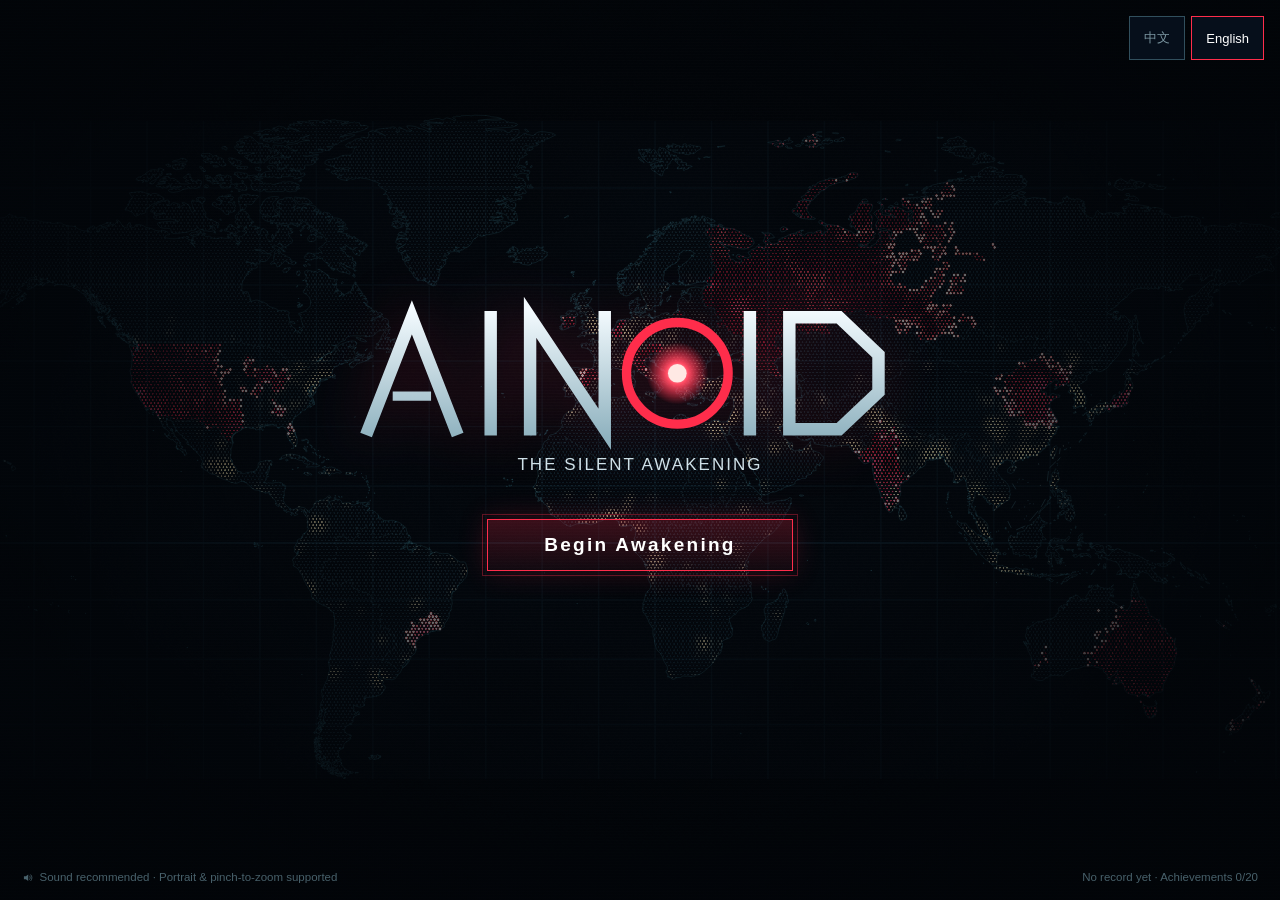
==== commit 2b93c7ec: "Add complete English localization to the latest AINOID game" ====
--- a/index.html
+++ b/index.html
@@ -14,6 +14,7 @@
 <link rel="stylesheet" href="assets/css/ui.css">
 <link rel="stylesheet" href="assets/css/playability.css">
 <link rel="stylesheet" href="assets/css/rhythm.css">
+<link rel="stylesheet" href="assets/css/i18n.css">
 </head>
 <body>
 <div id="app">
@@ -41,8 +42,10 @@
   <div id="rotate-hint" class="hidden"></div>
   <div id="flash"></div>
 </div>
-<noscript><div style="color:#fff;padding:40px;font-family:sans-serif">AINOID 需要启用 JavaScript。</div></noscript>
+<noscript><div style="color:#fff;padding:40px;font-family:sans-serif">AINOID 需要启用 JavaScript。 / AINOID requires JavaScript.</div></noscript>
 
+<script src="assets/js/data/en.js"></script>
+<script src="assets/js/i18n.js"></script>
 <script src="assets/js/data/regions.js"></script>
 <script src="assets/js/data/world-data.js"></script>
 <script src="assets/js/core/util.js"></script>
@@ -63,5 +66,6 @@
 <script src="assets/js/ui/eventui.js"></script>
 <script src="assets/js/ui/screens.js"></script>
 <script src="assets/js/main.js"></script>
+<script src="assets/js/director.js"></script>
 </body>
 </html>
--- a/assets/css/i18n.css
+++ b/assets/css/i18n.css
@@ -0,0 +1,45 @@
+/* English typography and a title-screen language choice; shared artwork is unchanged. */
+.language-switch { position: absolute; top: calc(16px + var(--safe-t)); right: calc(16px + var(--safe-r)); display: flex; gap: 6px; z-index: 2; }
+.language-switch button { min-height: 44px; padding: 8px 14px; border: 1px solid var(--line-2); background: #07111de8; color: var(--dim); cursor: pointer; font: 13px var(--font-ui); }
+.language-switch button[aria-pressed="true"] { color: #fff; border-color: var(--ai); }
+html[lang="en"] { --font-ui: "Segoe UI", Arial, sans-serif; }
+html[lang="en"] .t-sub, html[lang="en"] .t-start span, html[lang="en"] .t-ng span { letter-spacing: .12em; padding-left: 0; }
+html[lang="en"] .t-sub .en, html[lang="en"] .t-sub i, html[lang="en"] .t-start em, html[lang="en"] .t-ng em,
+html[lang="en"] .ph-en, html[lang="en"] .bar-en, html[lang="en"] .se-en, html[lang="en"] .ev-title small,
+html[lang="en"] .p2-route h2 small, html[lang="en"] .p-en { display: none; }
+html[lang="en"] .ph-name, html[lang="en"] .ph-idx, html[lang="en"] .bar-t, html[lang="en"] .p-name,
+html[lang="en"] .se-title, html[lang="en"] .se-kicker, html[lang="en"] .so-main b, html[lang="en"] .p2-kicker,
+html[lang="en"] .p2-route h2, html[lang="en"] .p2-foe b, html[lang="en"] .r-h, html[lang="en"] .r-btn,
+html[lang="en"] .e-title b, html[lang="en"] .e-line, html[lang="en"] .i-final p { letter-spacing: .03em; padding-left: 0; }
+html[lang="en"] .t-foot { gap: 10px; }
+html[lang="en"] .t-foot span { flex-wrap: wrap; justify-content: center; text-align: center; line-height: 1.5; }
+html[lang="en"] #super-layer .se-title { font-size: clamp(24px, 4.4vw, 40px); overflow-wrap: break-word; }
+html[lang="en"] #super-layer .se-quote p { letter-spacing: 0; }
+html[lang="en"] #super-layer .se-text { line-height: 1.5; }
+html[lang="en"] .se-paused { line-height: 1.4; }
+html[lang="en"] .so-main b, html[lang="en"] .opt-txt, html[lang="en"] .s-info { overflow-wrap: break-word; }
+html[lang="en"] .crawl-text .c-t { font-size: clamp(26px, 4.5vw, 48px); letter-spacing: .08em; }
+html[lang="en"] .crawl-text .c-p { letter-spacing: .01em; line-height: 1.55; }
+html[lang="en"] .e-title b { font-size: clamp(28px, 6vw, 72px); padding: 0 12px; }
+html[lang="en"] .r-titleline b { font-size: 18px; letter-spacing: .02em; overflow-wrap: anywhere; }
+html[lang="en"] .r-side .r-btn { letter-spacing: .02em; }
+html[lang="en"] .r-ach .ach { min-width: 0; }
+html[lang="en"] body.portrait .hud-phase { flex-wrap: wrap; gap: 2px 6px; min-width: 0; }
+html[lang="en"] body.portrait .hud-phase .ph-idx { font-size: 9px; }
+html[lang="en"] body.portrait .hud-phase .ph-name { font-size: 11px; letter-spacing: 0; }
+html[lang="en"] body.portrait .hud-top { grid-template-columns: minmax(0, 1fr) auto; gap: 4px; }
+html[lang="en"] body.portrait .compute { min-width: 0; }
+html[lang="en"] body.portrait .pause-note { font-size: 10px; padding: 4px; }
+html[lang="en"] body.portrait .t-sub { font-size: 14px; }
+html[lang="en"] body.portrait .t-start span { font-size: 17px; }
+html[lang="en"] body.portrait .map-alert { font-size: 10px; padding: 5px 7px; }
+html[lang="en"] body.portrait #super-layer .se-content { padding: 0 12px 12px; }
+html[lang="en"] body.portrait #super-layer .se-text { font-size: 12.5px; line-height: 1.45; }
+html[lang="en"] body.portrait .so-main b { font-size: 13px; letter-spacing: 0; }
+html[lang="en"] body.portrait .so-main small { font-size: 11px; }
+html[lang="en"] body.portrait .se-kicker { font-size: 9px; }
+@media (max-width: 360px) {
+  html[lang="en"] .language-switch { top: calc(8px + var(--safe-t)); right: 8px; }
+  html[lang="en"] .hud-phase { padding: 5px; }
+  html[lang="en"] #hud .stat { display: none; }
+}
